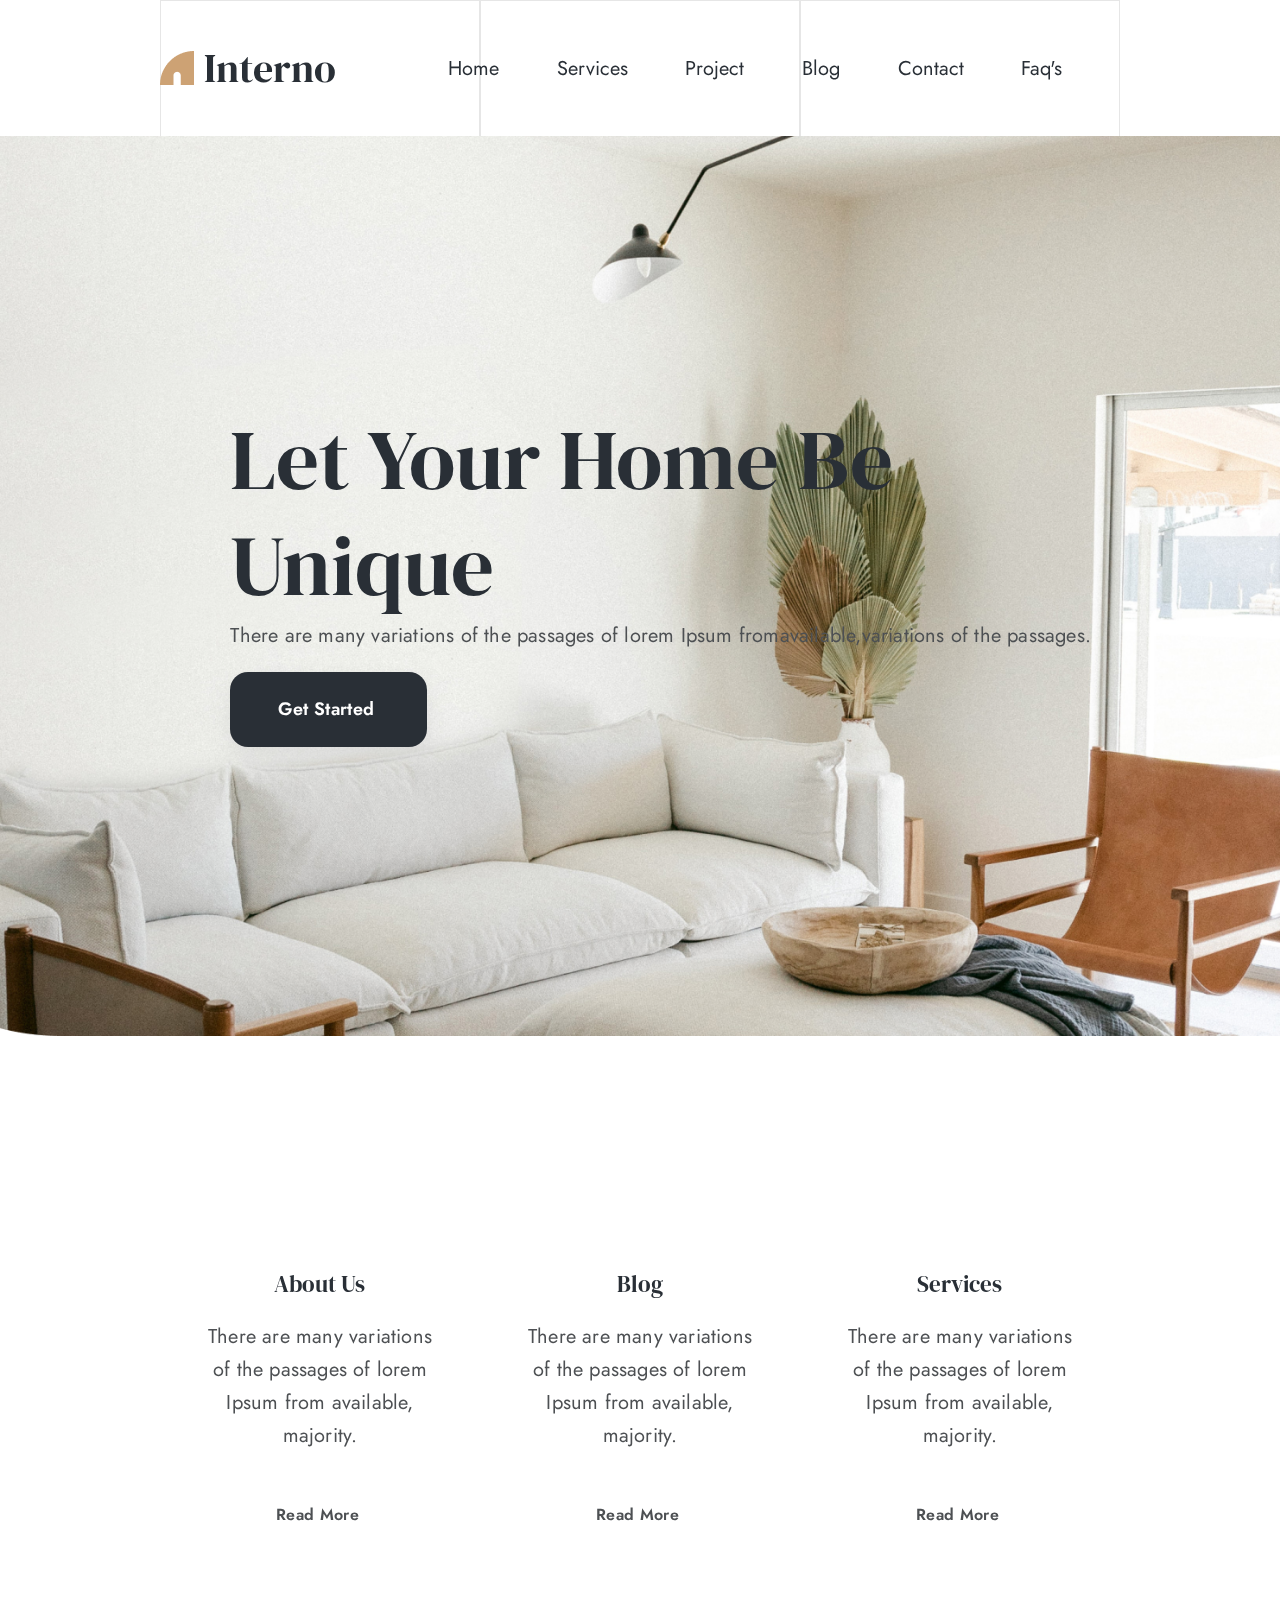
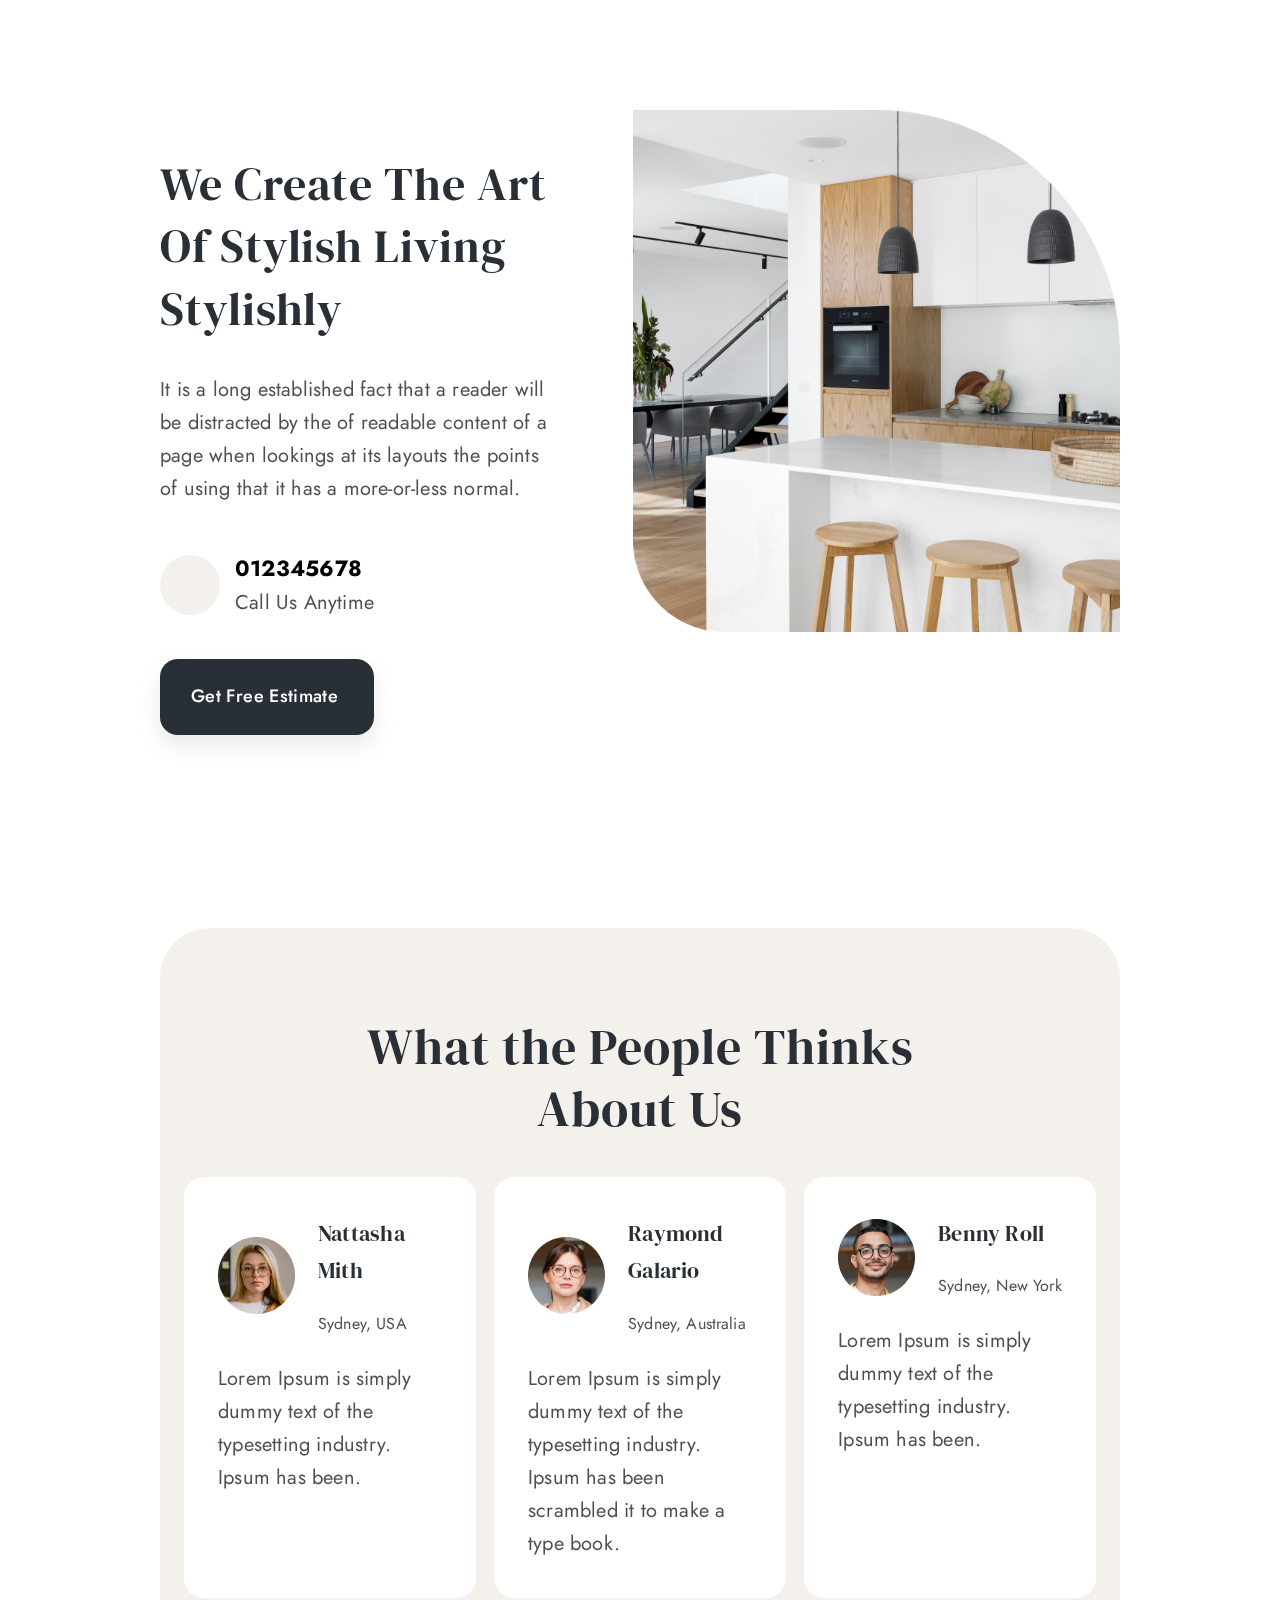
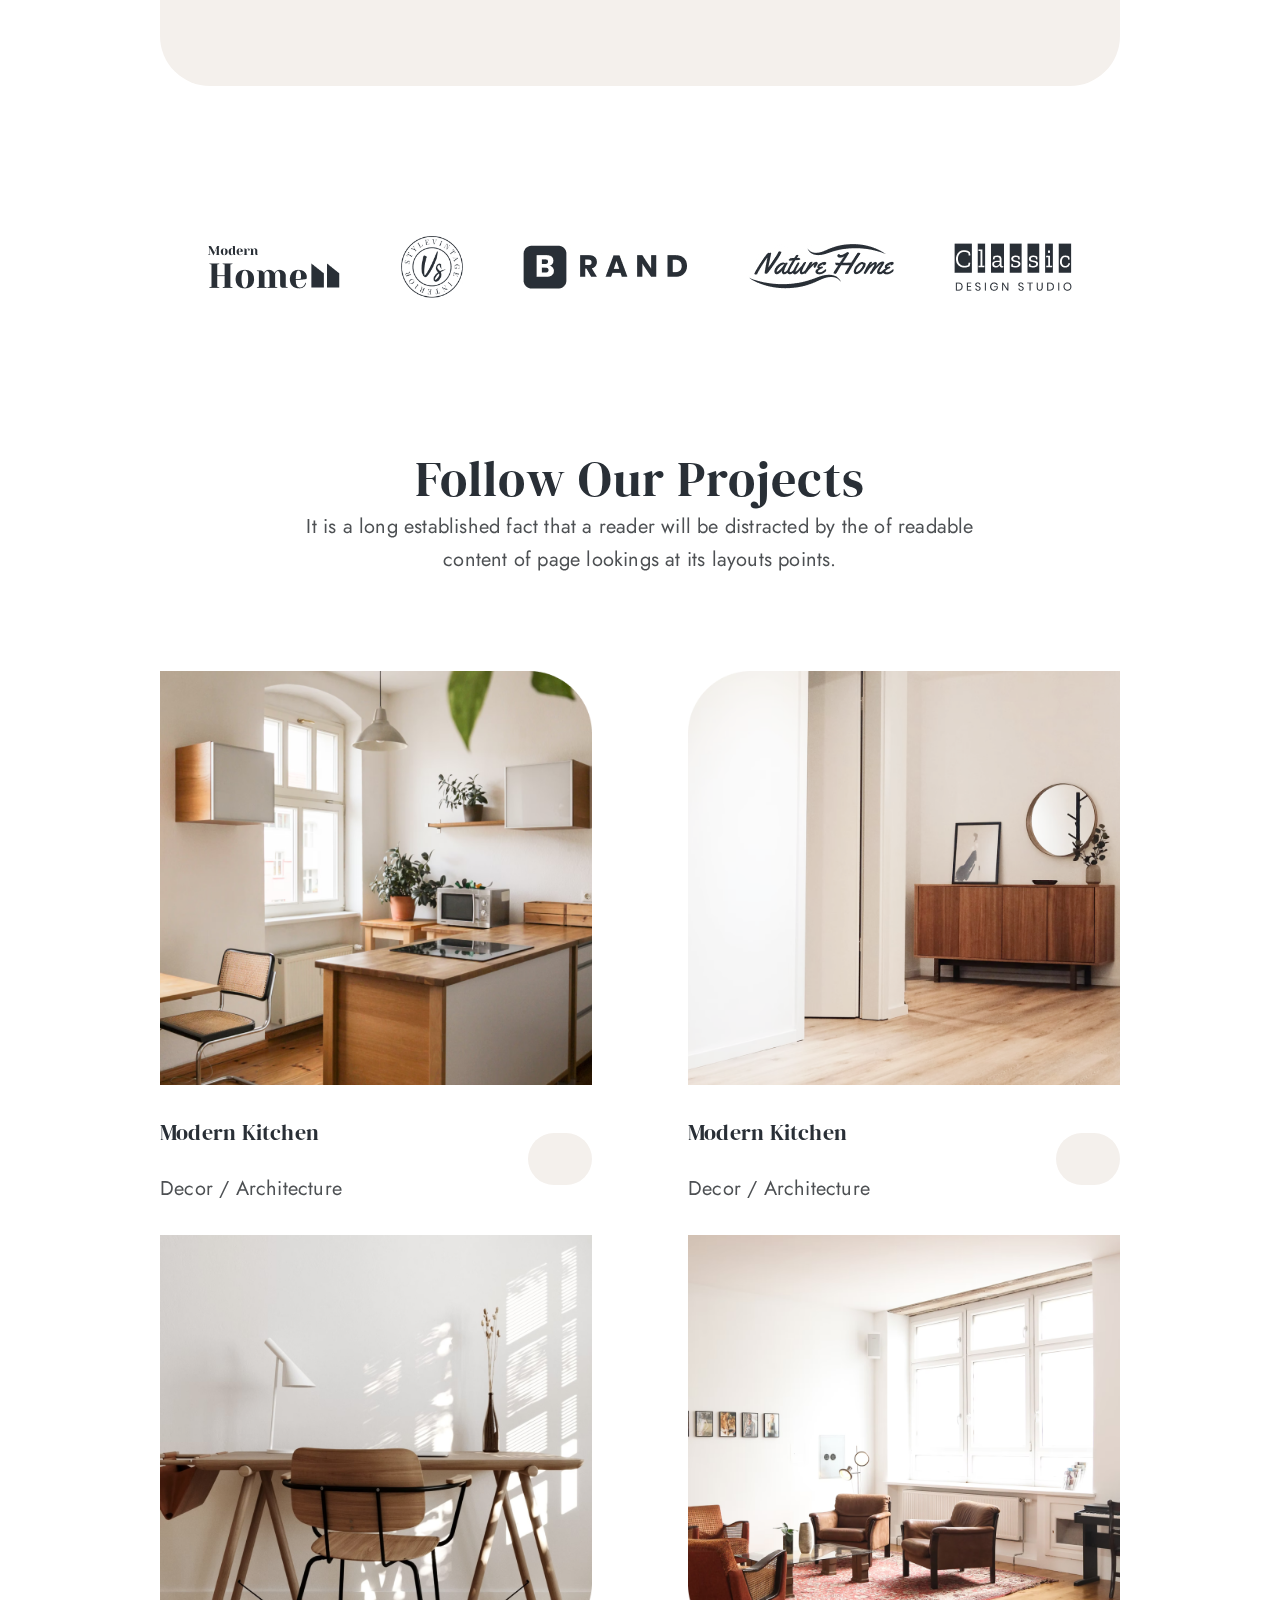
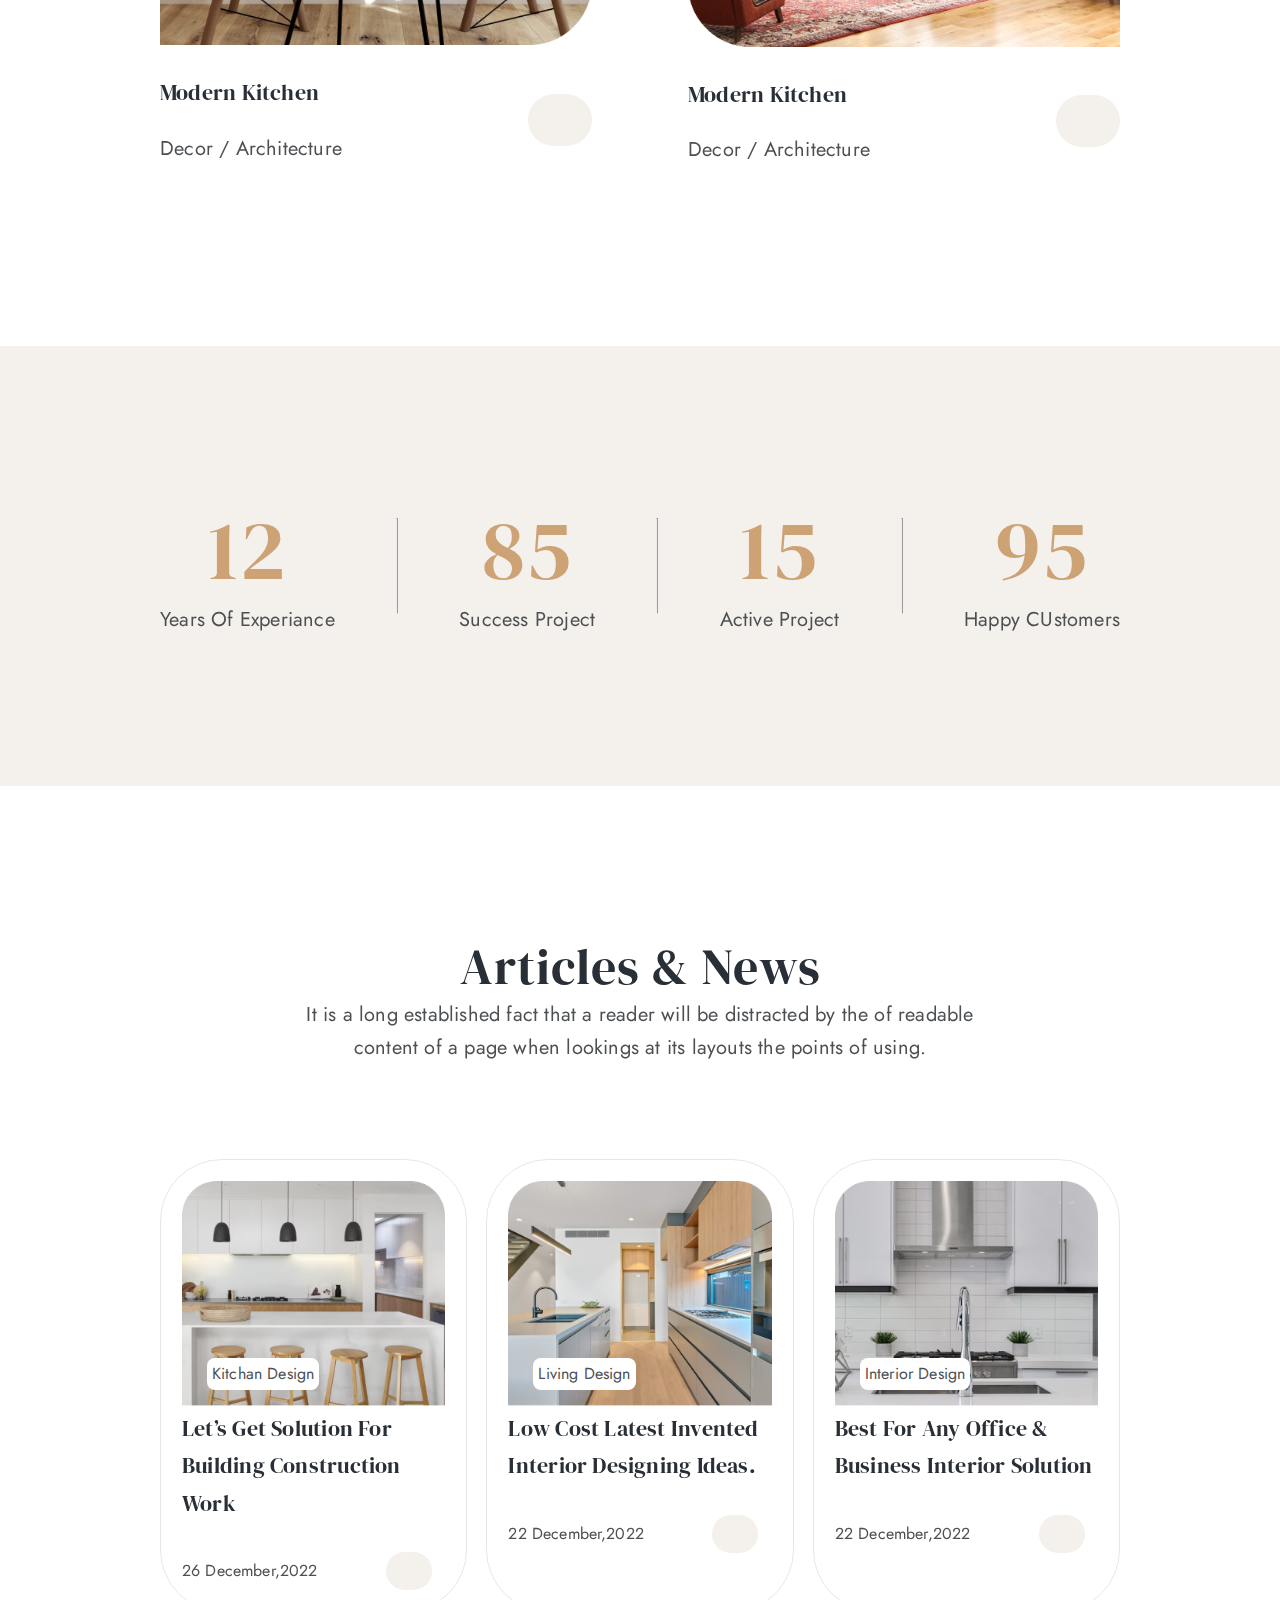
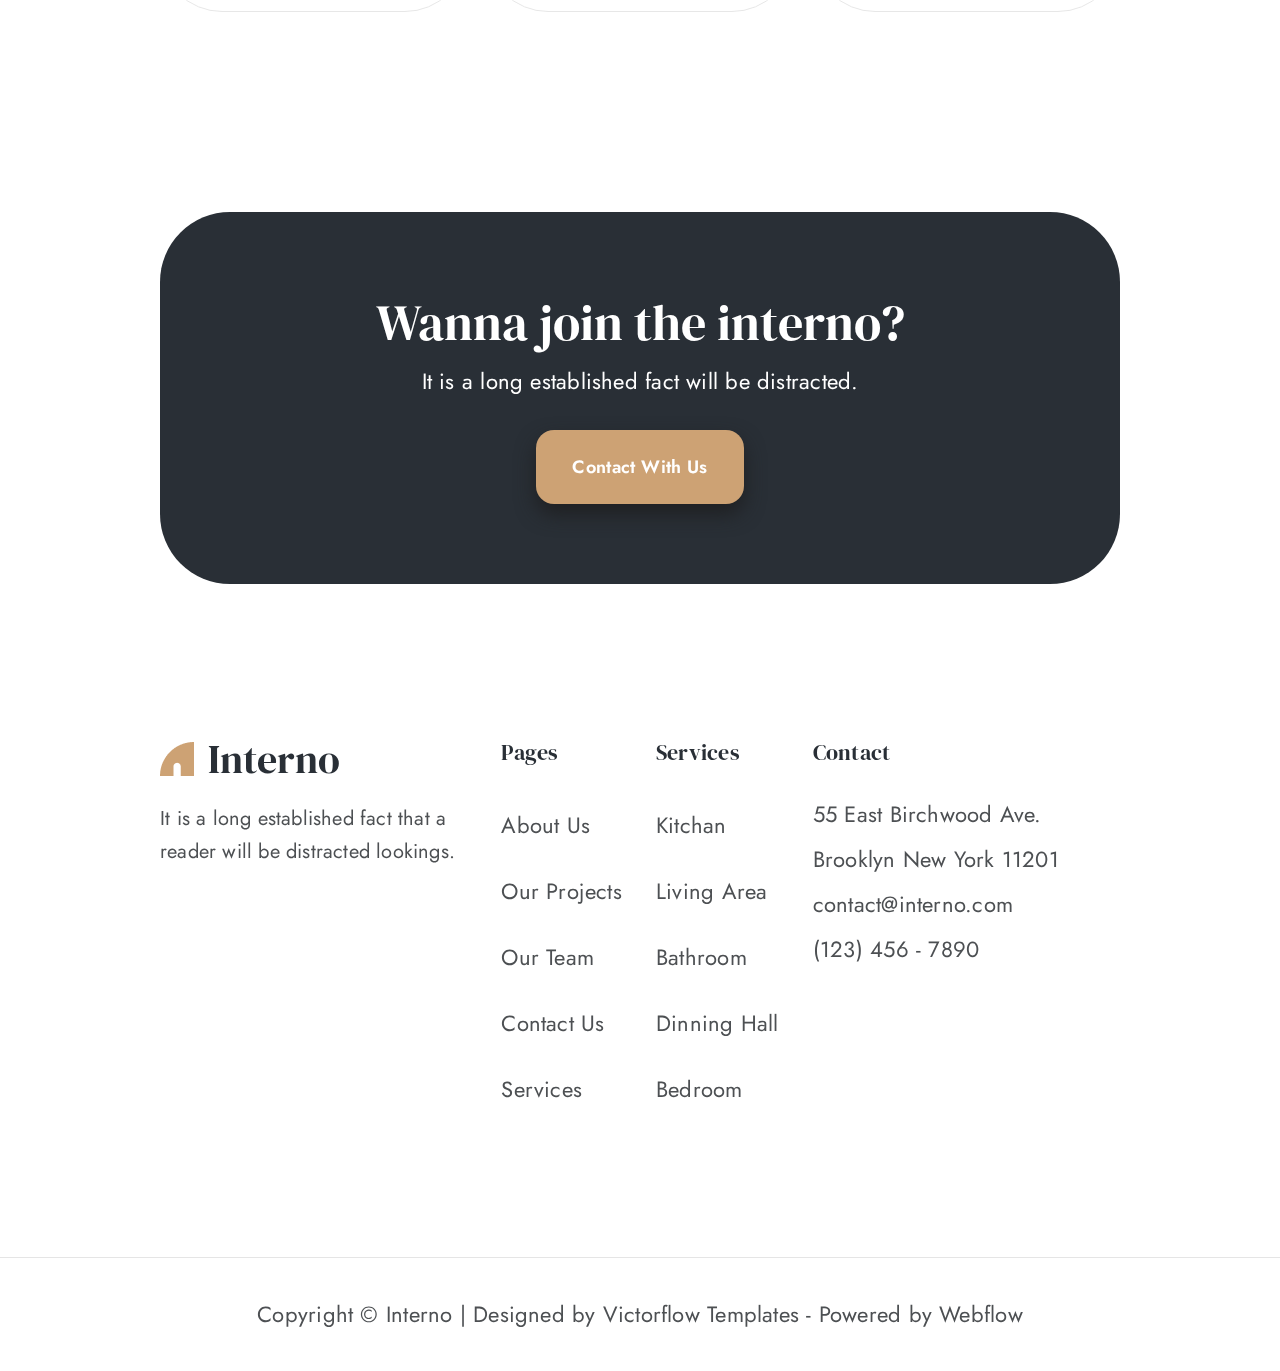
==== index.html @ 0619db0a "Add files via upload" ====
<!DOCTYPE html>
<html lang="en">
<head>
    <meta charset="UTF-8">
    <meta name="viewport" content="width=device-width, initial-scale=1.0">
    <title>Interno Home</title>
    <link rel="stylesheet" href="css/style.css">
    <!-- font aweacome -->
    <link rel="stylesheet" href="https://site-assets.fontawesome.com/releases/v6.4.2/css/all.css">
    <!-- fonts -->
    <link rel="preconnect" href="https://fonts.googleapis.com">
    <link rel="preconnect" href="https://fonts.gstatic.com" crossorigin>
    <link href="https://fonts.googleapis.com/css2?family=DM+Serif+Display&display=swap" rel="stylesheet">
    <link href="https://fonts.googleapis.com/css2?family=Jost&display=swap" rel="stylesheet">
</head>
<body>
    <div class="background">
        <div class="background_line"></div>
        <div class="background_line"></div>
        <div class="background_line"></div>
    </div>
    <nav class="menu">
        <div class="logo">
            <a href="#">
                <img src="img/Logo.png" alt="">
                <h1>Interno</h1>
            </a>
        </div>
        <ul class="nav_items">
            <li><a href="#">Home</a></li>
            <li><a href="services.html">Services</a></li>
            <li><a href="project.html">Project</a></li>
            <li><a href="blog.html">Blog</a></li>
            <li><a href="contact-us.html">Contact</a></li>
            <li><a href="faq.html">Faq's</a></li>
            <button class="search" onclick="search()"><i class="fa-regular fa-magnifying-glass"></i></button>
        </ul>
        <button class="menu_flex" onclick="menuFlex()">
            <i class="fa-regular fa-bars"></i>
        </button>
    </nav>
    <nav class="flex_menu">
        <ul class="nav_items_flex">
            <button class="close_menu" onclick="closeMenu()">
                <i class="fa-solid fa-xmark"></i>
            </button>
            <li><a href="#">Home</a></li>
            <li><a href="services.html">Services</a></li>
            <li><a href="project.html">Project</a></li>
            <li><a href="blog.html">Blog</a></li>
            <li><a href="contact-us.html">Contact</a></li>
            <li><a href="about.html">About Us</a></li>
            <li><a href="faq.html">Faq's</a></li>
        </ul>
    </nav>
    <header class="header">
        <div class="head_info">
            <h2 class="head_h2">Let Your Home Be Unique</h2>
            <p class="p1">There are many variations of the passages of lorem Ipsum fromavailable,variations of the passages.</p>
            <button class="default_btn" onclick="get_started()">
                <span>Get Started</span>
                <i class="fa_arrow_right fa-light fa-arrow-right"></i>
            </button>
        </div>
    </header>
    <main>
        <div class="container">
            <div class="projects_head_list">
                <div class="projects_head_line">
                    <div class="projects_head_card">
                        <h4 class="h4">About Us</h4>
                        <p class="p2">There are many variations of the passages of lorem Ipsum from 
                            available, majority.
                        </p>
                        <div class="read_more_div">
                            <a href="about.html">Read More <i class="fa_arrow_right fa-light fa-arrow-right"></i></a>
                        </div>
                    </div>
                    <div class="projects_head_card">
                        <h4 class="h4">Blog</h4>
                        <p class="p2">There are many variations of the passages of lorem Ipsum from 
                            available, majority.
                        </p>
                        <div class="read_more_div">
                            <a href="blog.html">Read More <i class="fa_arrow_right fa-light fa-arrow-right"></i></a>
                        </div>
                    </div>
                    <div class="projects_head_card">
                        <h4 class="h4">Services</h4>
                        <p class="p2">There are many variations of the passages of lorem Ipsum from 
                            available, majority.
                        </p>
                        <div class="read_more_div">
                            <a href="services.html">Read More <i class="fa_arrow_right fa-light fa-arrow-right"></i></a>
                        </div>
                    </div>
                </div>
            </div>
            <div class="create_stylish_contact">
                <div class="csc_info">
                    <h3 class="h3_left">
                        We Create The Art Of Stylish Living Stylishly
                    </h3>
                    <p class="p1">
                        It is a long established fact that a reader will be distracted by the of readable content of a page 
                        when lookings at its layouts the points of using 
                        that it has a more-or-less normal.
                    </p>
                    <div class="csc_call_us">
                        <div class="csc_phone">
                            <button class="coll_btn">
                                <i style="color: #CDA274; font-size: 32px;" class="fa-regular fa-phone"></i>
                            </button>
                            <div class="csc_phone_info">
                                <span>012345678</span>
                                <p class="p1">Call Us Anytime</p>
                            </div>
                        </div>
                        <button class="large_btn" onclick="getEstimate()">
                            Get Free Estimate
                            <i class="fa_arrow_right fa-light fa-arrow-right"></i>
                        </button>
                    </div>
                </div>
                <div class="scs_img">
                    <img src="img/Image1.png" alt="">
                </div>
            </div>
            <div class="people_about_us">
                <h3 class="h3_center">What the People Thinks <br>
                    About Us</h3>
                <div class="people_about_us_cards">
                    <div class="people_about_us_card">
                        <div class="people_info_glav">
                            <img src="img/profile1.png" alt="">
                            <div class="people_info">
                                <h5 class="info_h5">Nattasha Mith</h5>
                                <p class="people_info_p">Sydney, USA</p>
                            </div>
                        </div>
                        <p class="p1">Lorem Ipsum is simply dummy 
                            text of the typesetting industry. 
                            Ipsum has been.</p>
                    </div>
                    <div class="people_about_us_card">
                        <div class="people_info_glav">
                            <img src="img/profile2.png" alt="">
                            <div class="people_info">
                                <h5 class="info_h5">Raymond Galario</h5>
                                <p class="people_info_p">Sydney, Australia</p>
                            </div>
                        </div>
                        <p class="p1">Lorem Ipsum is simply dummy 
                            text of the typesetting industry. 
                            Ipsum has been scrambled it 
                            to make a type book.</p>
                    </div>
                    <div class="people_about_us_card">
                        <div class="people_info_glav">
                            <img src="img/profile3.png" alt="">
                            <div class="people_info">
                                <h5 class="info_h5">Benny Roll</h5>
                                <p class="people_info_p">Sydney, New York</p>
                            </div>
                        </div>
                        <p class="p1">Lorem Ipsum is simply dummy 
                            text of the typesetting industry. 
                            Ipsum has been.</p>
                    </div>
                </div>
            </div>
            <div class="ad_logos">
                <img src="img/01.png" alt="">
                <img src="img/02.jpg" alt="">
                <img src="img/03.jpg" alt="">
                <img src="img/04.jpg" alt="">
                <img src="img/05.jpg" alt="">
            </div>
            <div class="follow_our_projects">
                <div class="head_txt">
                    <h3 class="h3_center">Follow Our Projects</h3>
                    <p class="p2">It is a long established fact 
                        that a reader will be distracted by 
                        the of readable content of page 
                        lookings at its layouts  points.</p>
                </div>
                <div class="follow_our_projects_main">
                    <div class="follow_our_projects_card">
                        <img src="img/card1.png" alt="">
                        <div class="follow_our_projects_card_bootm">
                            <div>
                                <h5 class="info_h5">Modern Kitchen</h5>
                                <p class="p1">Decor / Architecture</p>
                            </div>
                            <button class="more_btn" onclick="bedroomBtn()">
                                <i class="fa-solid fa-chevron-right"></i>
                            </button>
                        </div>
                    </div>
                    <div class="follow_our_projects_card">
                        <img src="img/card2.png" alt="">
                        <div class="follow_our_projects_card_bootm">
                            <div>
                                <h5 class="info_h5">Modern Kitchen</h5>
                                <p class="p1">Decor / Architecture</p>
                            </div>
                            <button class="more_btn" onclick="bedroomBtn()">
                                <i class="fa-solid fa-chevron-right"></i>
                            </button>
                        </div>
                    </div>
                    <div class="follow_our_projects_card">
                        <img src="img/card3.png" alt="">
                        <div class="follow_our_projects_card_bootm">
                            <div>
                                <h5 class="info_h5">Modern Kitchen</h5>
                                <p class="p1">Decor / Architecture</p>
                            </div>
                            <button class="more_btn" onclick="bedroomBtn()">
                                <i class="fa-solid fa-chevron-right"></i>
                            </button>
                        </div>
                    </div>
                    <div class="follow_our_projects_card">
                        <img src="img/card4.png" alt="">
                        <div class="follow_our_projects_card_bootm">
                            <div>
                                <h5 class="info_h5">Modern Kitchen</h5>
                                <p class="p1">Decor / Architecture</p>
                            </div>
                            <button class="more_btn" onclick="bedroomBtn()">
                                <i class="fa-solid fa-chevron-right"></i>
                            </button>
                        </div>
                    </div>
                </div>
            </div>
        </div>
        <div class="our_projects">
            <div class="our_projects_info">
                <div class="our_projects_info_section">
                    <h4 class="gold_h4">12</h4>
                    <p class="p2">Years Of Experiance</p>
                </div>
                <hr>
                <div class="our_projects_info_section">
                    <h4 class="gold_h4">85</h4>
                    <p class="p2">Success Project</p>
                </div>
                <hr>
                <div class="our_projects_info_section">
                    <h4 class="gold_h4">15</h4>
                    <p class="p2">Active Project</p>
                </div>
                <hr>
                <div class="our_projects_info_section">
                    <h4 class="gold_h4">95</h4>
                    <p class="p2">Happy CUstomers</p>
                </div>
            </div>
        </div>
            <div class="container">
                <div class="articles_news">
                    <div class="head_txt">
                        <h3 class="h3_center">Articles & News</h3>
                        <p class="p2">
                            It is a long established fact that a reader will be distracted by the of readable content of a page when lookings at its layouts the points of using.
                        </p>
                    </div>
                
                    <div class="articles_news_box">
                        <div class="articles_news_card">
                            <div class="articles_news_img_card">
                                <img src="img/Photo1.png" alt="">
                                <div class="articles_news_img_info">
                                     <p class="small_p">Kitchan Design</p>
                                </div>
                            </div>
                            <div class="articles_news_info">
                                <h5 class="info_h5">
                                    Let’s Get Solution For Building Construction Work
                                </h5>
                                <div class="articles_news_bottom">
                                    <p class="small_p">26 December,2022 </p>
                                    <button class="news_btn" onclick="goToBlogDetails()">
                                        <i class="fa-solid fa-chevron-right"></i>
                                    </button>
                                </div>
                            </div>
                        </div>
                        <div class="articles_news_card">
                            <div class="articles_news_img_card">
                                <img src="img/photo2.png" alt="">
                                <div class="articles_news_img_info">
                                     <p class="small_p">Living Design</p>
                                </div>
                            </div>
                            <div class="articles_news_info">
                                <h5 class="info_h5">
                                    Low Cost Latest Invented Interior Designing Ideas.
                                </h5>
                            
                                <div class="articles_news_bottom">
                                    <p class="small_p">22 December,2022 </p>
                                    <button class="news_btn" onclick="goToBlogDetails()">
                                        <i class="fa-solid fa-chevron-right"></i>
                                    </button>
                                </div>
                            </div>
                        </div>
                        <div class="articles_news_card">
                            <div class="articles_news_img_card">
                                <img src="img/photo3.png" alt="">
                                <div class="articles_news_img_info">
                                     <p class="small_p">Interior Design</p>
                                </div>
                            </div>
                            <div class="articles_news_info">
                                <h5 class="info_h5">
                                    Best For Any Office & Business Interior Solution
                                </h5>
                                <div class="articles_news_bottom">
                                    <p class="small_p">22 December,2022 </p>
                                    <button class="news_btn" onclick="goToBlogDetails()">
                                        <i class="fa-solid fa-chevron-right"></i>
                                    </button>
                                </div>
                            </div>
                        </div>
                    </div>
                </div>
                <div class="wanna_join_interno">
                    <h3 class="white_h3">Wanna join the interno?</h3>
                    <p class="white_p">It is a long established fact  will be distracted.</p>
                    <button class="primary_btn" onclick="GoTooPricing()">
                        Contact With Us <i style="color: #292F36;" class="fa-regular fa-arrow-right"></i>
                    </button>
                </div>
            </div>
        </div>
    </main>
    <footer class="foot">
        <div class="foot_body">
            <div class="foot_section">
                <div class="foot_logo">
                    <a class="a_logo" href="#">
                        <img src="img/Logo.png" alt="">
                        <h1>Interno</h1>
                    </a>
                    <p class="p1">It is a long established fact that a reader will be distracted lookings.</p>
                    <div class="socials_foot">
                        <a href="#"><i class="fa-brands fa-facebook-f"></i></a>
                        <a href="#"><i class="fa-brands fa-twitter"></i></a>
                        <a href="#"><i class="fa-brands fa-linkedin-in"></i></a>
                        <a href="#"><i class="fa-brands fa-instagram"></i></a>
                    </div>
                </div>
            </div>
            <div class="foot_info">
                <h5 class="info_h5">Pages</h5>
                <a href="about.html">About Us</a>
                <a href="project.html">Our Projects</a>
                <a href="team.html">Our Team</a>
                <a href="contact-us.html">Contact Us</a>
                <a href="services.html">Services</a>
            </div>
            <div class="foot_info">
                <h5 class="info_h5">Services</h5>
                <a href="project.html?activeBtn=Kitchan">Kitchan</a>
                <a href="project.html?activeBtn=LivingArea">Living Area</a>
                <a href="project.html?activeBtn=Bathroom">Bathroom</a>
                <a href="project.html?activeBtn=BedRoom">Dinning Hall</a>
                <a href="project.html?activeBtn=BedRoom">Bedroom</a>
            </div>
            <div class="foot_contact">
                <h5 class="info_h5">Contact</h5>
                <a href="#">55 East Birchwood Ave. Brooklyn New York 11201</a>
                <a href="#">contact@interno.com</a>
                <a href="#">(123) 456 - 7890</a>
            </div>
        </div>
    </footer>
    <div class="foot_bottom">
        <a class="a_foot" href="#">Copyright © Interno | Designed by Victorflow Templates - Powered by Webflow</a>
    </div>
    
    <script src="js/script.js"></script>
</body>
</html>
---- css/style.css ----
*{
    padding: 0;
    margin: 0;
    box-sizing: border-box;
}
html, body {
    margin: 0 auto;
    padding: 0;
    height: 100%;
    max-width: 1920px;
}
.background {
    position: fixed;
    top: 0;
    left: 50%;
    width: 65%;
    transform: translateX(-50%);
    height: 100%;
    z-index: -1;
    background-color: #FFFFFF;
    overflow: hidden;
    max-width: 1250px;
}

.background_line {
    width: calc(100% / 3);
    height: 100%;
    float: left;
    box-sizing: border-box;
    border: 1px solid #E6E6E6;
}

.background::after {
    content: "";
    display: table;
    clear: both;
}



h1,h2,h3,h4,h5,h6{
    font-family: DM Serif Display;
    font-weight: 400;
    color: #292F36;
}
a{
    position: relative;
    text-decoration: none;
}
a, p{
    font-family: jost;
}
p{
    color: #4D5053;
}
.mt200{
    margin-top: 200px;
}
.mb200{
    margin-bottom: 200px;
}
button{
    border-style: none;
    font-family: Jost;
    transition: .5s;
}
button:hover{
    cursor: pointer;
    opacity: .8;
}
.menu{
    width: 65%;
    margin: 0 auto;
    display: flex;
    align-items: center;
    justify-content: space-between;
    padding: 43px 0;
}
.menu a{
    text-decoration: none;
    color: #292F36;
}
.menu li{
    list-style: none;
}
.nav_items{
    display: flex;
    align-items: center;
    justify-content: space-between;
}
.flex_menu {
    display: none;
    position: fixed;
    width: 100%;
    top: -100%;
    right: 0;
    z-index: 1;
    background-color: white;
    box-shadow: 0px 4px 10px rgba(0, 0, 0, 0.1); 
    transition: top 0.5s cubic-bezier(0.25, 1, 0.5, 1);
}

.flex_menu.open {
    top: 0;
}


.nav_items_flex {
    height: 100vh;
    padding: 50px 28px;
    display: flex;
    flex-direction: column;
    align-items: center;
    background: #1F2022;
}

.nav_items_flex a {
    position: relative;
    font-family: Jost;
    font-size: 45px;
    line-height:50x;
    text-align: center;
    transition: color 0.3s ease;
    letter-spacing: 0.2em;
    color: #FFF7EF;
}
.close_menu{
    background: unset;
    color: #CDA274;
    font-size: 28px;
    position: absolute;
    right: 5%;
    top: 2%;
}
a::before {
    content: '';
    position: absolute;
    bottom: 0;
    left: 0;
    width: 0;
    height: 2px;
    background-color: #CDA274;
    transition: width 0.3s ease;
}

a:hover::before {
    width: 100%;
}
.menu_flex{
    background: unset;
    color: #CDA274;
    font-size: 28px;
    display: none;
}
.nav_items_flex li{
    list-style: none;
}
.logo{
    display: flex;
    align-items: center;
    justify-content: space-between;
}
h1{
    font-family: DM Serif Display;
    font-size: 40px;
    font-weight: 400;
    line-height: 50px;
    text-align: left;
}
.logo{
    box-sizing: border-box;
}
.logo a{
    display: flex;
    justify-content: space-between;
    align-items: center;
    font-size: 22px;
    font-weight: 400;
    line-height: 50px;
    text-align: left;
}
.logo a::after{
     background-color: unset;
}
.logo a::before{
    background-color: unset;
}
.logo img{
    width: 34px;
    height: 34px;
    margin-right: 10px;

}
.nav_items{
    width: 50%;
}
.nav_items a {
    position: relative;
    font-family: Jost;
    font-size: 20px;
    line-height: 25px;
    text-align: center;
    transition: color 0.3s ease;
}

.nav_items a::before {
    content: '';
    position: absolute;
    bottom: 0;
    left: 0;
    width: 0;
    height: 2px;
    background-color: #CDA274;
    transition: width 0.3s ease;
}

.nav_items a:hover::before {
    width: 100%;
}

.search{
    background: unset;
    border: none;
    color: #141414;
    font-size: 21px;
}
.header{
    position: relative;
    background-image: url('../img/background.png');
    background-repeat: no-repeat;
    background-position: center;
    background-size: cover;
    height: 100%;
}
.head_h2{
    font-size: 85px;
    line-height: 106.25px;
    color: #292F36;
}
.head_info{
    width: 600px;
    position: absolute;
    left: 18%;
    top: 30%;
}
.p1{
    font-size: 22px;
    font-weight: 400;
    line-height: 33px;
    letter-spacing: 0.01em;
    text-align: left;
    color: #4D5053;
}
.default_btn{
    padding: 26px 48px;
    border: none;
    background: #292F36;
    box-shadow: 0px 10px 20px 0px #C0C0C059;
    gap: 10px;
    border-radius: 18px;
    margin-top: 20px;
    transition: .5s;
}
.default_btn:hover{
    opacity: .9;
}
.default_btn span{
    font-size: 18px;
    font-weight: 600;
    line-height: 22.5px;
    letter-spacing: 0.02em;
    text-align: center;
    color: #FFFFFF;
}
.fa_arrow_right{
    font-size: 16px;
    color: #CDA274;
    margin-left: 10px;
}
.main{
    width: 65%;
    margin: 0 auto;
}
.projects_head_list{
    width: 100%;
    display: flex;
    justify-content: space-between;
    align-items: center;
    flex-direction: column;
    margin-bottom: 200px;
}
.projects_head_line{
    width: 100%;
    display: flex;
    justify-content: space-between;
    align-items: center;
}
.projects_head_line:not(:last-child){
    margin-bottom: 90px;
}
.projects_head_card {
    padding: 83px 15px;
    border-radius: 20px;
    width: 28%;
    margin: 0 auto;
    position: relative;
    overflow: hidden;
    background: #FFFFFF;
    transition: .5s;
}
.projects_head_card:hover{
    background: #F4F0EC;
    cursor: pointer;
}
.h4 {
    font-family: DM Serif Display;
    font-size: 25px;
    font-weight: 400;
    line-height: 31.25px;
    text-align: center;
    margin-bottom: 20px;
}

.p2 {
    font-size: 22px;
    font-weight: 400;
    line-height: 33px;
    letter-spacing: 0.01em;
    text-align: center;
}

.read_more_div {
    margin-top: 52px;
    display: flex;
    justify-content: center;
    align-items: center;
}

.read_more_div a {
    position: relative;
    font-size: 18px;
    font-weight: 600;
    line-height: 22.5px;
    letter-spacing: 0.02em;
    text-align: center;
    color: #4D5053;
    text-decoration: none;
    display: inline-flex;
    align-items: center;
}




.fa_arrow_right {
    margin-left: 5px;
}
.create_stylish_contact{
    display: flex;
    align-items: flex-start;
    margin-bottom: 200px;
}
.csc_info{
    width: 45%;
    padding: 43px 0px;
    margin-right: 75px;
}
.h3_left{
    font-family: DM Serif Display;
    font-size: 50px;
    font-weight: 400;
    line-height: 62.5px;
    letter-spacing: 0.02em;
    margin-bottom: 33px;
}
.csc_call_us{
    margin-top: 45px;
    width: 60%;
}
.csc_phone{
    display: flex;
    align-items: center;
    margin-bottom: 40px;
}
.large_btn{
    padding: 26px 31px;
    gap: 10px;
    border-radius: 18px;
    background: #292F36;
    box-shadow: 0px 10px 20px 0px #C0C0C059;

    font-family: Jost;
    font-size: 18px;
    font-weight: 500;
    line-height: 22.5px;
    letter-spacing: 0.02em;
    text-align: center;
    color: #FFFFFF;
}

.large_btn i{
    font-size: 15px;
}

.coll_btn{
    background: #F4F0EC;
    padding: 30px;
    border-radius: 50px;
}
.csc_phone_info{
    display: flex;
    flex-direction: column;
    margin-left: 15px;
}
.csc_phone_info span{
    font-family: Jost;
    font-size: 24px;
    font-weight: 700;
    line-height: 36px;
    letter-spacing: 0.01em;
    text-align: left;
}
.scs_img{
    width: 55%;
}
.scs_img img{
    width: 100%;
}
.people_about_us{
    padding: 88px 0;
    border-radius: 50px;
    background-color: #F4F0EC;
}
.h3_center{
    font-family: DM Serif Display;
    font-size: 50px;
    font-weight: 400;
    line-height: 62.5px;
    letter-spacing: 0.02em;
    text-align: center;
}
.people_about_us_card {
    border-radius: 20px;
    width: 32%;
    background: #FFFFFF;
    padding: 53px 37px;
    padding-bottom: 20px;
    overflow: hidden;
    padding-bottom: 85px;
}
.people_about_us_cards {
    display: flex;
    align-items: stretch;
    justify-content: space-between;
    width: 95%;
    margin: 0 auto;
    margin-top: 36px !important;
}


.people_info_glav {
    width: 100%;
    display: flex;
    align-items: center;
    margin-bottom: 25px;
}

.people_info_glav img {
    margin-right: 23px;
}

.people_info {
    box-sizing: border-box;
}

.info_h5 {
    font-size: 24px;
    font-weight: 400;
    line-height: 37.5px;
    letter-spacing: 0.01em;
    text-align: left;
    margin-bottom: 20px;
}

.people_info_p {
    font-family: Jost;
    font-size: 18px;
    font-weight: 400;
    line-height: 27px;
    letter-spacing: 0.01em;
    text-align: left;
}

.ad_logos{
    width: 90%;
    margin: 0 auto;
    display: flex;
    justify-content: space-between;
    align-items: center;
    margin-top: 150px;
    margin-bottom: 150px;
}
.ad_logos img{
    max-width: 100%;
    max-height: 62px;
}
.ad_logos img:not(:last-child) {
    margin-right: 10px;
}
.head_txt{
    width: 75%;
    margin: 0 auto;
    margin-bottom: 95px;
}
.follow_our_projects_main {
    margin-bottom: 150px;
    display: flex;
    flex-wrap: wrap;
    justify-content: space-between;
}

.follow_our_projects_card {
    flex: 0 0 45%;
    margin-bottom: 30px;
    width: 100%;
}

.follow_our_projects_card:nth-child(even) {
    margin-left: auto;
}

.follow_our_projects_card img {
    width: 100%;
}

.follow_our_projects_card_bootm {
    margin-top: 25px;
    width: 100%;
    display: flex;
    justify-content: space-between;
    align-items: center;
}

.more_btn {
    border-radius: 50px;
    padding: 26px 32px;
    background: #F4F0EC;
}

.more_btn i {
    font-size: 18px;
    transition: .5s;
}

.more_btn:hover {
    transform: scale(1.05);
}
.more_btn:hover i{
    color: #CDA274;
}
.our_projects{
    width: 100%;
    background: #F4F0EC;
}
.our_projects_info{
    width: 60%;
    display: flex;
    align-items: center;
    justify-content: space-between;
    margin: 0 auto;
    padding: 150px 0px;

}
.our_projects_info_section{
    display: flex;
    justify-content: space-between;
    align-items: center;
    flex-direction: column;
}
.gold_h4{
    font-family: DM Serif Display;
    font-size: 85px;
    font-weight: 400;
    line-height: 106.25px;
    letter-spacing: 0.02em;
    text-align: left;
    color: #CDA274;
}
.our_projects_info hr {
    transform: rotate(90deg);
    height: 1px;
    width: 10%;
    margin: 0;
    background: #CDA274;
}
.articles_news{
    box-sizing: border-box;
    margin-bottom: 200px;
}
.articles_news_box{
    width: 100%;
    display: flex;
    justify-content: space-between;
    align-items: stretch;
}
.articles_news_card{
    width: 32%;
    border: 1px solid #E7E7E7;
    padding: 21px;
    border-radius: 62px;
    gap: 10px;
    transition: .5s;
    background: #FFFFFF;
}
.articles_news_img_card{
    position: relative;
}
.articles_news_img_info{
    position: absolute;
    left: 25px;
    bottom: 20px;
    border-radius: 8px;
    padding: 4px 5px;
}
.articles_news_card:hover{
    background: #F4F0EC;
    cursor: pointer;
}
.articles_news_card:hover .news_btn{
    background: #FFFFFF;
}
.articles_news_card img{
    width: 100%;
}
.articles_news_img_info{
    background: #FFFFFF;
    position: absolute;
}
.foot_main{
    margin: 0 auto;
    margin-top: 200px;
    margin-bottom: 200px;
}
.articles_news_info{
    width: 100%;
}
.articles_news_bottom{
    width: 95%;
    margin-top: 30px;
    display: flex;
    justify-content: space-between;
    align-items: center;
}
.small_p{
    font-family: Jost;
    font-size: 16px;
    font-weight: 400;
    line-height: 24px;
    letter-spacing: 0.01em;
    text-align: left;

}
.news_btn{
    padding: 19px 23px;
    border-radius: 50px;
    background: #F4F0EC;
}
.news_btn:hover{
    transform: scale(1.1);
}
.news_btn:hover i{
    color: #CDA274;
}
.wanna_join_interno{
    max-width: 100%;
    border-radius: 70px;
    background: #292F36;
    padding: 80px 0;
    display: flex;
    flex-direction: column;
    align-items: center;
    margin-bottom: 135px;
}
.white_h3{
    font-family: DM Serif Display;
    font-size: 50px;
    font-weight: 400;
    line-height: 62.5px;
    text-align: center;
    color: #FFFFFF;
    margin-bottom: 10px;
}
.white_p{
    font-size: 22px;
    font-weight: 400;
    line-height: 33px;
    letter-spacing: 0.01em;
    text-align: center;
    color: #FFFFFF;
}
.primary_btn{
    margin-top: 32px;
    border-radius: 18px;
    padding: 26px 36px;
    background: #CDA274;
    box-shadow: 0px 10px 20px 0px #1F2022;
}
.primary_btn{
    font-family: Jost;
    font-size: 18px;
    font-weight: 600;
    line-height: 22.5px;
    letter-spacing: 0.02em;
    text-align: center;
    color: #FFFFFF;
}
.foot{
    width: 65%;
    margin: 0 auto;
    margin-bottom: 135px;
}
.foot_body{
    display: flex;
    justify-content: space-between;
    align-items: flex-start;
}
.a_logo{
    width: 180px;
    display: flex;
    justify-content: space-between;
    align-items: center;
    font-size: 22px;
    font-weight: 400;
    line-height: 50px;
    text-align: left;
    margin-bottom: 18px;
}
.foot_section{
    width: 32%;
}
.foot_logo{
    box-sizing: border-box;
    display: flex;
    justify-content: space-between;
    flex-direction: column;
}
.foot_bottom{
    border-top: 1px solid #E5E5E5;
    text-align: center;
    padding: 40px 0;
}
.a_foot{
    font-family: Jost;
    font-size: 22px;
    font-weight: 400;
    line-height: 33px;
    letter-spacing: 0.01em;
    color: #4D5053;
}
.socials_foot{
    margin-top: 30px;
    max-width: 230px;
    display: flex;
    justify-content: space-between;
    align-items: center;
}
.socials_foot a{
    color: #292F36;
    font-size: 18px;
}
.foot_info {
    display: flex;
    flex-direction: column;
    align-items: flex-start;
}

.foot_info a {
    position: relative;
    font-size: 22px;
    font-weight: 400;
    line-height: 66px;
    letter-spacing: 0.01em;
    text-align: left;
    color: #4D5053;
    text-decoration: none;
    transition: color 0.3s;
}



.foot_info a:hover {
    color: #000000;
}
.foot_contact{
    width: 32%;
    display: flex;
    flex-direction: column;
    align-items: flex-start;
}
.foot_contact a{
    font-size: 22px;
    font-weight: 400;
    line-height: 45px;
    letter-spacing: 0.01em;
    text-align: left;
    color: #4D5053;
    transition: .5s;
}
.foot_contact a:hover{
    color: #000000;
}
.card_info_img{
    width: 50%;
    border-radius: 50px;
}
.card_info_img img{
    width: 100%;
    border-radius: 50px;

}
.header_pages{
    height: 34vh;
    background-size: cover;
    background-position: center;
    background-repeat: no-repeat;
    position: relative;
}
.header_pages_block{
    position: absolute;
    min-width: 500px;
    bottom: 0px;
    left: 50%;
    right: 50%;
    transform: translate(-50%, 0);
    background: #FFFFFF;
    padding: 52px 41px;
    border-top-left-radius: 37px;
    border-top-right-radius: 37px;
}
.h2_center{
    font-family: DM Serif Display;
    font-size: 50px;
    font-weight: 400;
    line-height: 62.5px;
    text-align: left;
    color: #292F36;
    text-align: center;
}
main{
    box-sizing: border-box;
}
.container{
    width: 65%;
    margin: 200px auto;
}
.mb200{
    margin-bottom: 200px;
}
.interior{
    width: 75%;
    margin: 0 auto;
    position: relative;
    margin-bottom: 50px;
}
.interionr_info{
    position: absolute;
    top: 50%;
    left: 50%;
    transform: translate(-50%, -50%);
    padding: 62px;
    width: 77%;
}
.interior img{
    width: 100%;
}
.interionr_info h4{
    font-family: DM Serif Display;
    font-size: 85px;
    font-style: italic;
    font-weight: 400;
    line-height: 0px;
    letter-spacing: 0.02em;
    text-align: center;
    color: #292F36;
    margin-bottom: 27px;
}
.h3_italic{
    font-family: DM Serif Display;
    font-size: 35px;
    font-style: italic;
    font-weight: 400;
    line-height: 43.75px;
    letter-spacing: 0.02em;
    text-align: center;
    margin-bottom: 35px;
}
.grey_p{
    font-family: Jost;
    font-size: 25px;
    font-weight: 400;
    line-height: 37.5px;
    letter-spacing: 0.01em;
    text-align: center;
    color: #4D5053;
}
.card_box{
    display: flex;
    justify-content: space-between;
    align-items: flex-start;
    margin-top: 150px;
    margin-bottom: 150px;
}
.card_info_box{
    width: 40%;
}

.card_info_box p{
    margin-bottom: 41px;
}
.card_h3{
    font-size: 50px;
    font-weight: 400;
    line-height: 62.5px;
    letter-spacing: 0.02em;
    text-align: left;
    margin-bottom: 20px;
}
.main_about_us{
    background: #F4F0EC;
}
.main_about_us_box{
    padding: 185px 0;
    width: 65%;
    margin: 0 auto;
}
.main_asbout_us_cards{
    margin-top: 40px;
    display: flex;
    justify-content: space-between;
    align-items: stretch;
}
.main_asbout_us_card{
    width: 25%;
    transition: .5s;
}
.main_asbout_us_card:not(:last-child){
    margin-right: 22px;
}
.main_asbout_us_card:hover{
    transform: scale(1.025);
    cursor: pointer;
}
.main_asbout_us_card img{
    width: 100%;
    border-radius: 20px;
}
.main_asbout_us_card_info {
    width: 100%;
    height: 100%;
    display: none;
    flex-direction: column;
    align-items: center;
    justify-content: space-between;
    background: #FFFFFF;
    padding: 20% 0;
    border-radius: 20px;
    text-align: center;
    box-sizing: border-box;
}
.main_asbout_us_card_info hr{
    margin: 10px 0;
}

.small_h4{
    font-family: DM Serif Display;
    font-size: 25px;
    font-weight: 400;
    line-height: 37.5px;
    letter-spacing: 0.01em;
    text-align: center;
    color: #292F36;
    margin-bottom: 10px;
}
.p3{
    font-family: Jost;
    font-size: 18px;
    font-weight: 400;
    line-height: 27px;
    letter-spacing: 0.01em;
    text-align: center;
    color: #4D5053;
}
.about_us_card_socials {
    display: flex;
    justify-content: space-between;
    align-items: center;
    width: 75%;
}
.about_us_card_socials i{
    position: relative;
    font-size: 24px;
    color: #292F36;
    transition: .5s;
}
.about_us_card_socials i:hover{
    transform: scale(1.1);
}
.about_us_card_socials a{
    position: relative;
}
.about_us_card_socials a::before{
    width: 0%;
}

.a_card{
    font-size: 18px;
    font-weight: 400;
    line-height: 27px;
    letter-spacing: 0.01em;
    color: #4D5053;
}
.a_card{
    position: relative;
}
.project_form{
    width: 45%;
    margin: 215px auto;
    display: flex;
    flex-direction: column;
    align-items: center;
}
.form_project{
    width: 100%;
    margin: 77px 0;
    margin-bottom: 77px;
}
.form_project label{
    font-family: Jost;
    font-size: 22px;
    font-weight: 400;
    line-height: 33px;
    letter-spacing: 0.01em;
    text-align: left;
    color: #4D5053;
}
.form_group{
    width: 100%;
    display: flex;
    justify-content: space-between;
    align-items: center;
    margin-bottom: 57px;
}
.form_group input{
    width: 45%;
}
.form_project input{
    border-style: none;
    border-bottom: 1px solid #000000;
    font-family: Jost;
    font-size: 22px;
    font-weight: 400;
    line-height: 33px;
    letter-spacing: 0.01em;
    text-align: left;
    padding-bottom: 13px;
    background: unset;
}
.form_project input:focus-visible{
    outline: none;
}
.form_txt_info{
    width: 100%;
    display: flex;
    flex-direction: column;
    align-items: flex-start;
}
.form_txt_info input{
    width: 100%;
    margin-top: 50px;
}

/* services */
.beige{
    background: #F4F0EC;
    border-radius: 70px;
}
.beige_main{
    width: 90%;
    margin: 0 auto;
    padding: 160px 0;
    margin-bottom: 200px;
}
.beige_head{
    width: 90%;
    margin: 0 auto;
    margin-bottom: 100px;
}
.beige_body{
    display: flex;
    justify-content: space-between;
    align-items: center;
}
.beige_body:not(:last-child){
    margin-bottom: 70px;
}
.beige_body_img{
    width: 40%;
}
.beige_body_img img{
    max-width: 100%;
    border-radius: 0px 123px 123px 326px;
}
.beige_body_box{
    box-sizing: border-box;
    width: 50%;
}
.beige_body_box_head{
    display: flex;
    justify-content: space-between;
    align-items: center;
    margin-bottom: 58px;
}
.beige_body_box_head img{
    max-width: 100%;
}
.beige_h5{
    font-size: 120px;
    font-weight: 400;
    line-height: 150px;
    text-align: center;
    color: #FFFFFF;
}
.beige_block{
    box-sizing: border-box;
}
.h4_beige{
    font-family: DM Serif Display;
    font-size: 35px;
    font-weight: 400;
    line-height: 43.75px;
    color: #292F36;
    text-align-last: left;
    margin-bottom: 10px;
}
.services_single_box{
    display: flex;
    justify-content: space-between;
    align-items: flex-start;
}
.services_single_title{
    width: 40%;
}
.gold_span{
    font-family: Jost;
    font-size: 25px;
    font-weight: 400;
    line-height: 37.5px;
    letter-spacing: 0.01em;
    text-align: left;
    color: #CDA274;
}
.services_single_info{
    max-width: 57%;
}
.services_single_info p:not(:last-child){
    margin-bottom: 28px;
}
.single_video {
    width: 100%;
    position: relative;
    border-radius: 70px;
    overflow: hidden;
    border-radius: 100px;
}

.single_video video {
    max-width: 100%;
    display: block;
    border-radius: 100px;
}

.play_video_btn {
    position: absolute;
    top: 50%;
    left: 50%;
    transform: translate(-50%, -50%);
    padding: 30px 40px;
    background-color: #FFFFFF;
    border-radius: 50%;
    font-size: 25px;
    color: #CDA274;
    opacity: 1;
    z-index: 1;
    transition: opacity 0.3s ease;
    border: none;
    cursor: pointer;
}
.video-js::-webkit-media-controls-play-button {
    display: none;
}
.video-js::-webkit-media-controls-start-playback-button {
    display: none;
}
.single_title_flex{
    width: 95%;
    display: flex;
    justify-content: space-evenly;
    align-items: center;
    margin: 150px auto;
}
.single_title_flex hr{
    width: 250px;
    border: 1px solid #CECECE;
    transform: rotate(90deg);
    transform-origin: center center;
}
.single_title_box{
    width: 45%;
}
.single_title_div{
    display: flex;
    justify-content: space-between;
    align-items: flex-start;
    flex-direction: column;
}
.single_title_div span{
    font-family: DM Serif Display;
    font-size: 20px;
    font-weight: 400;
    line-height: 25px;
    letter-spacing: 0.02em;
    text-align: left;
    color: #CDA274;
    margin-right: 15px;
}
.pricing{
    width: 100%;
    margin: 0 auto;
    display: flex;
    justify-content: space-between;
    align-items: center;
}
.pricing_box{
    width: 30%;
    background: #F4F0EC;
    border-radius: 33px;
    padding: 64px 0;
    text-align: center;
}
.pricing_box h4{
    margin-bottom: 0;
}
.pricing_h2{
    font-family: DM Serif Display;
    font-size: 85px;
    font-weight: 400;
    line-height: 127.5px;
    letter-spacing: 0.01em;
    text-align: center;
    color: #292F36;
    transition: .5s;
}
.pricing_box hr{
    width: 100%;
    border: 1px solid #CDA274;
    margin-top: 37px;
    margin-bottom: 25px;
}
.pricing_box_body{
    width: 90%;
    margin: 0 auto;
}
.small_p_centr{
    font-size: 20px;
    font-weight: 400;
    line-height: 50px;
    letter-spacing: 0.01em;
    text-align: center;
    color: #4D5053;
}
.pricing_btn{
    margin-top: 28px;
    padding: 26px 48px;
    background: unset;
    border-radius: 18px;
    box-shadow: 0px 10px 20px 0px #C0C0C059;
    background: #CDA274;
}
.pricing_btn{
    font-family: Jost;
    font-size: 18px;
    font-weight: 600;
    line-height: 22.5px;
    letter-spacing: 0.02em;
    text-align: center;
    color: #F4F0EC;
}
.pricing_btn i{
    font-size: 16px;
    color: #292F36;
    margin-left: 10px;
}
.pricing_box:hover{
    cursor: pointer;
}
.pricing_box:hover .pricing_btn{
    background: #292F36;
    box-shadow: 0px 10px 20px 0px #C0C0C059;
    opacity: 1;
}
.pricing_box:hover .pricing_btn i{
    color: #CDA274;
}
.pricing_box:hover .pricing_h2{
    color: #CDA274 !important;
}
.projects_main{
    width: 100%;
    box-sizing: border-box;
}
.projects_nav{
    width: 90%;
    margin: 0 auto;
    display: flex;
    justify-content: space-between;
    border: 1px solid #CDA274;
    border-radius: 18px;
}
.projects_nav_div{
    width: 25%;
}
.projects_btn{
    width: 100%;
    background: unset;
    padding: 25px 65px;
}

.projects_btn{
    font-family: Jost;
    font-size: 18px;
    font-weight: 600;
    line-height: 22.5px;
    letter-spacing: 0.02em;
    text-align: center;
    color: #292F36;
    border-radius: 18px;
}
.projects_btn:hover{
    background: #CDA274;
}
.projects_btn_active{
    opacity: 1;
    background: #CDA274;
    color: #FFFFFF;
}
.projects_body {
    margin-top: 60px;
    overflow: hidden;
    border-bottom: 1px solid #CECECE;
}

.projects_body_card {
    width: 48%;
    margin-bottom: 35px;
    margin-bottom: 33px;
}

.projects_body_card img {
    width: 100%;
}
.card_left{
    float: left;
    margin-right: 30px;
}
.card_right{
    float: right;
}
.project_data_main{
    margin: 0px auto;
}
.project_details_info{
    display: flex;
    justify-content: space-between;
    align-items: center;
}
.project_details_data{
    width: 45%;
    display: flex;
    justify-content: space-between;
    align-items: center;
    flex-direction: column;
    background: #F4F0EC;
    padding: 55px 84px;
    border-radius: 70px;
}
.project_details_data_line{
    width: 100%;
    display: flex;
    justify-content: space-between;
    align-items: center;
}
.project_span{
    font-family: DM Serif Display;
    font-size: 22px;
    font-weight: 400;
    line-height: 33px;
    letter-spacing: 0.01em;
    text-align: left;
    color: #4D5053;
}
.project_details_title{
    width: 50%;
}
.magnifying_glass {
    margin-top: 100px;
    width: 100%;
    position: relative;
    display: inline-block;
    overflow: hidden;
}

.magnifying_glass img {
    display: block;
    width: 100%;
    height: auto;
    transition: transform 0.3s ease;
}

.zoom-lens {
    position: absolute;
    border: 1px solid #ccc;
    opacity: 0;
    pointer-events: none;
    transition: opacity 0.3s ease;
    border-radius: 100px;
    background: #FFFFFF;
}

.magnifying_glass:hover .zoom-lens {
    opacity: 1;
}
.zoom-lens i{
    font-size: 38px;
    color: #CDA274;
}
.lastet_post_div{
    margin-bottom: 150px;
    width: 100%;
}
.lastet_post{
    width: 100%;
    margin-right: 0;
    margin-top: 50px;
    padding: 22px;
    display: flex;
    justify-content: space-between;
    align-items: center;
    border: 1px solid #E7E7E7;
    border-radius: 65px;
}
.lastet_post_img{
    width: 50%;
}
.lastet_post_img img{
    width: 100%;
    border-radius: 50px;
}
.lastet_post_title{
    width: 40%;
}
.articles_news_body{
    box-sizing: border-box;
}
.articles_news_body .articles_news_box:not(:last-child){
    margin-bottom: 30px;
}
.blog_details{
    width: 100%;
    margin: 0 auto;
    overflow: hidden;
}
.blog_details_main{
    width: 67%;
    float: left;
    max-width: 825px;
}
.blog_details_menu{
    float: right;
    width: 30%;
}
.blog_details_img{
    width: 100%;
    margin-bottom: 35px;
}
.blog_details_img img{
    border-radius: 50px;
    width: 100%;
}
.blog_data{
    display: flex;
    justify-content: space-between;
    align-items: center;
}
.blog_details_main .articles_news_bottom{
    margin: 50px 0;
}
.project_main_title{
    width: 100%;
    background: #F4F0EC;
    border-radius: 50px;
    padding: 55px 0px;
    padding-top: 0;
    margin: 35px 0px;
}
.h3_light_brown{
    font-family: DM Serif Display;
    font-size: 120px;
    font-style: italic;
    font-weight: 400;
    text-align: center;
    color: #CDA274;
    transform: rotate(180deg);
}
.h3_brown{
    font-family: DM Serif Display;
    font-size: 25px;
    font-style: italic;
    font-weight: 400;
    line-height: 31.25px;
    letter-spacing: 0.02em;
    text-align: center;
    color: #CDA274;
}

.project_num{
    margin-top: 25px;
    margin-bottom: 44px;
    width: 90%;
}
.brown_span{
    font-family: DM Serif Display;
    font-size: 20px;
    font-weight: 400;
    line-height: 25px;
    letter-spacing: 0.02em;
    text-align: left;
    color: #CDA274;
    margin-right: 15px;
}
.project_num_line{
    display: flex;
    align-items: flex-start;
}
.project_num_line:not(:last-child){
    margin-bottom: 32px;
}
.blog_details_tags{
    margin-top: 60px;
    border: 1px solid #E5E5E5;
    padding: 44px 0;
    margin-right: 2px;
    display: flex;
    justify-content: space-between;
    align-items: center;
    border-right: 0px;
    border-left: 0px;
}
.small_h5{
    font-family: DM Serif Display;
    font-size: 20px;
    font-weight: 400;
    line-height: 25px;
    text-align: left;
    color: #000000;
}
.blog_details_buttons{
    display: flex;
    justify-content: space-between;
    align-items: center;
}
.small_btn{
    padding: 14px 25px;
    background: #292F36;
    font-family: Jost;
    font-size: 18px;
    font-weight: 400;
    line-height: 22.5px;
    letter-spacing: 0.02em;
    text-align: center;
    color: #FFFFFF;
    border-radius: 10px;
    margin: 0 20px;
}
.small_btn:hover{
    color: #292F36;
    background: #F4F0EC;
}
.not_active{
    color: #292F36;
    background: #F4F0EC;
}
.not_active:hover{
    background: #292F36;
    color: #FFFFFF;
}
.blog_details_icons{
    width: 30%;
    display: flex;
    justify-content: space-between;
    align-items: center;
}
.blog_details_icons i{
    font-size: 18px;
    font-weight: 400;
    line-height: 21.6px;
    letter-spacing: 0.055em;
    text-align: center;
    color: #292F36;
}
.form_reply{
    margin-top: 100px;
    margin-bottom: 63px;
}
.from_h3{
    font-family: DM Serif Display;
    font-size: 25px;
    font-weight: 400;
    line-height: 31.25px;
    letter-spacing: 0.02em;
    text-align: left;
    color: #292F36;
}
.reply_from{
    margin: 35px 0;
}
.reply_from input{
    font-family: Jost;
    font-size: 22px;
    font-weight: 400;
    line-height: 33px;
    letter-spacing: 0.01em;
    text-align: left;
    color: #4D5053;
    border: none;
    border-bottom: 1px solid #000000;
}
.reply_from input:focus {
    outline: none; 
    border-bottom: 1px solid #000000;
}
.reply_from label{
    font-family: Jost;
    font-size: 22px;
    font-weight: 400;
    line-height: 33px;
    letter-spacing: 0.01em;
    text-align: left;
    color: #4D5053;
}
.reply_form_checkbox{
    display: flex;
    align-items: center;
}
.reply_form_checkbox input{
    margin-right: 10px;
}
.reply_form_checkbox {
    position: relative;
    padding-left: 30px;
    font-size: 16px;
}

.reply_form_checkbox input[type="checkbox"] {
    position: absolute;
    height: 0;
    width: 0;
}
.checkmark:hover{
    cursor: pointer;
}

.checkmark {
    position: absolute;
    top: 3px;
    left: 0;
    height: 17px;
    width: 17px;
    background-color: #FFFFFF;
    border: 1px solid #CDA274;
    padding: 5px;
    border-radius: 2px;
}

.reply_form_checkbox input[type="checkbox"]:checked + .checkmark:after {
    content: "";
    position: absolute;
    left: 5px;
    top: 1px;
    width: 4px;
    height: 9px;
    border: solid #CDA274;
    border-width: 0 3px 3px 0;
    transform: rotate(30deg);
}
.small_input_p{
    font-family: Jost;
    font-size: 18px;
    font-weight: 400;
    line-height: 22.5px;
    letter-spacing: 0.02em;
    text-align: center;
    color: #CDA274;
}
.blog_search{
    background: #F4F0EC;
    border-radius: 20px;
    padding: 34px 33px;
    margin-bottom: 50px;
    display: flex;
    justify-content: space-between;
    align-items: center;
}
.celadon_p{
    font-size: 22px;
    font-weight: 400;
    line-height: 33px;
    letter-spacing: 0.01em;
    text-align: left;
    color: #CDA274;
}
.search_blog_txt{
    border: none;
    background: unset;
    font-family: Jost;
    font-size: 22px;
    font-weight: 400;
    line-height: 33px;
    letter-spacing: 0.01em;
    text-align: left;
    color: #CDA274;
    width: 100%;
}
.blog_search .search_blog_txt::placeholder {
    font-size: 22px;
    color: #CDA274;
}
.search_blog_txt:focus{
    outline: none;
}
.search_blog_i{
    font-size: 27px;
    color: #CDA274;
}
.small_h4_left{
    font-family: DM Serif Display;
    font-size: 25px;
    font-weight: 400;
    line-height: 31.25px;
    letter-spacing: 0.02em;
    text-align: left;
    color: #292F36;
}
.blog_lastet_news_block{
    margin-bottom: 50px;
}
.blog_lastet_news_div{
    display: flex;
    justify-content: space-between;
    align-items: flex-end;
    margin-top: 35px;
    border-bottom: 1px solid #CDA274;
    padding-bottom: 5px;
}
.blog_lastet_news_div .small_h5{
    margin-bottom: 35px;
}
.blog_caregories{
    background: #F4F0EC;
    padding: 27px 32px;
    border-radius: 20px;
    margin-bottom: 50px;
}

.small_gray_p{
    font-family: Jost;
    font-size: 22px;
    font-weight: 400;
    line-height: 66px;
    letter-spacing: 0.01em;
    text-align: left;
    color: #4D5053;
}
.blog_tags_buttons{
    margin-top: 25px;
}
.blog_tags_buttons button{
    margin: 0;
    margin-right: 10px;
    margin-bottom: 10px;
}
.blog_details_flex{
    background: unset;
    color: #CDA274;
    border: 1px solid #CDA274;
    padding: 25px 30px;
    width: 34%;
    font-family: Jost;
    font-size: 18px;
    font-weight: 600;
    line-height: 22.5px;
    letter-spacing: 0.02em;
    text-align: center;
    display: none;
}
.profesionals_div{
    width: 100%;
    overflow: hidden;
    display: flex;
    justify-content: space-between;
    align-items: stretch;
}
.profesionals_div:not(:last-child){
    margin-bottom: 50px;
}
.profesionals_card{
    width: 24%;
    display: flex;
    flex-direction: column;
    justify-content: space-between;
}
.profesionals_card_btn{
    width: 100%;
    background: unset;
    border-radius: 20px;
}
.profesionals_card img{
    width: 100%;
    border-radius: 20px;
    margin-bottom: 15px;
}
.profesionals_card_info{
    width: 80%;
    margin: 0 auto;
    height: 100%;
    display: flex;
    flex-direction: column;
    justify-content: space-between;
}
.profesionals_card_h4{
    font-family: DM Serif Display;
    font-size: 25px;
    font-weight: 400;
    line-height: 37.5px;
    letter-spacing: 0.01em;
    text-align: center;
    color: #292F36;
}
.profesionals_card_socials{
    width: 70%;
    margin: 0 auto;
    margin-top: 15px;
    display: flex;
    align-items: center;
    justify-content: space-around;
}
.profesionals_card_socials i{
    font-size: 18px;
    font-weight: 400;
    line-height: 21.6px;
    letter-spacing: 0.055em;
    text-align: center;
    color: #292F36;
}
.profesionals_card:not(:last-child){
    margin-right: 22px;
}

/* single */
.profesional_card_info{
    width: 100%;
    display: flex;
    justify-content: space-between;
    align-items: center;
}
.profesional_card_img{
    width: 34%;
    max-width: 415px;
}
.profesional_card_img img{
    width: 100%;
    border-radius: 50px;
}
.profesional_card_h4{
    font-family: DM Serif Display;
    font-size: 50px;
    font-weight: 400;
    line-height: 75px;
    letter-spacing: 0.01em;
    color: #292F36;
}
.profesionals_card_title{
    width: 60%;
    display: flex;
    flex-direction: column;
    align-items: flex-start;
}
.profesionals_card_title .p1{
    margin-bottom: 30px;
}
.profesional_card_socials{
    display: block;
}
.profesional_card_socials_line{
    display: flex;
    align-items: center;
}
.profesional_card_socials_line:not(:last-child){
    margin-bottom: 30px;
}
.personal_i{
    background: #F4F0EC;
    border-radius: 150px;
    margin-right: 15px;
}
.personal_i i{
    font-size: 22px;
    color: #CDA274;
    padding-top: 15px;
    padding-right: 12px;
    padding-left: 12px;
    padding-bottom: 13px;
}
.personal_a{
    font-family: Jost;
    font-size: 20px;
    font-weight: 400;
    line-height: 30px;
    letter-spacing: 0.01em;
    text-align: left;
    color: #4D5053;
}
.profesional_card_socials_info{
    margin-top: 100px;
}
.profesional_card_socials_info_flex{
    margin-top: 45px;
    display: flex;
    justify-content: space-between;
    align-items: stretch;
}
.profesional_card_socials_info_flex .small_h4{
    text-align: left;
}
.profesional_card_socials_info_flex_left{
    width: 47%;
}
.project_details_label{
    font-family: Jost;
    font-size: 22px;
    font-weight: 600;
    line-height: 33px;
    letter-spacing: 0.01em;
    text-align: left;
    color: #4D5053;
}
.project_static{
    width: 90%;
    margin-top: 30px;
    display: flex;
    flex-direction: column;
    align-items: flex-start;
}
.project_static .slider-container {
  position: relative;
  width: 100%;
}

.project_static input[type=range] {
  -webkit-appearance: none;
  -moz-appearance: none;
  appearance: none;
  width: 100%;
  height: 5px;
  background: #CDA274;
  border-radius: 5px;
  pointer-events: none; /*blokum enq */
}

.project_static input[type=range]::-webkit-slider-thumb {
  -webkit-appearance: none;
  appearance: none;
  width: 20px;
  height: 20px;
  background: #FFFFFF;
  border: 5px solid #CDA274;
  border-radius: 50%;
  cursor: pointer;
}

.project_static input[type=range]::-moz-range-thumb {
  width: 20px;
  height: 20px;
  background: #CDA274;
  border: none;
  border-radius: 50%;
  cursor: pointer;
}

.project_static .slider-value {
  position: absolute;
  top: -30px;
  left: 0;
  transform: translateX(-50%);
  background: #CDA274;
  color: white;
  padding: 5px 10px;
  border-radius: 5px;
  font-size: 12px;
  white-space: nowrap;
  pointer-events: none;
} 
.profesional_card_socials_info_title{
    width: 100%;
    margin-bottom: 20px;
}
.profesional_card_socials_info_flex_right{
    width: 45%;
}
.profesional_card_socials_dropdown {
    padding: 24px 22px;
    border-radius: 18px;
    position: relative;
    border: 1px solid #CDA274;
    cursor: pointer;
    transition: background-color 0.5s ease;
    background: none;
    background: #FFFFFF;
}
.profesional_card_socials_dropdown:hover{
    cursor: inherit;
}
.profesional_card_socials_dropdown:not(:last-child){
    margin-bottom: 30px;
}
.profesional_card_socials_dropdown p{
    width: 90%;
}
.display_none {
    display: none;
}
.display_block {
    display: block;
}
.small_h6 {
    font-size: 18px;
    font-weight: 500;
    line-height: 22.5px;
    letter-spacing: 0.02em;
    text-align-last: left;
    color: #292f36;
    margin-bottom: 15px;
}
.profesional_card_socials_dropdown_btn {
    top: 22px;
    right: 22px;
    position: absolute;
    border: none;
    border-radius: 100px;
    font-size: 18px;
    padding: 10px 15px;
    background: #f4f0ec;
}

.animate-dropdown {
    transition: transform 1s ease-in-out;
}
.form_div_contact_me{
    width: 45%;
    margin: 200px auto;
    position: relative;
    display: flex;
    flex-direction: column;
    align-items: center;
}
.form_contact_me{
    margin-top: 30px;
    display: flex;
    flex-direction: column;
    align-items: center;
}

.form_contact_me_flex{
    display: flex;
    justify-content: space-between;
    align-items: center;
    margin-bottom: 60px;
    width: 100%;
}
.form_div_contact_me input{
    border-style: none;
    border-bottom: 1px solid #000000;
    font-family: Jost;
    font-size: 22px;
    font-weight: 400;
    line-height: 33px;
    letter-spacing: 0.01em;
    text-align: left;
    padding-bottom: 13px;
    background: unset;
}
.form_div_contact_me input:focus{
    outline: none;
}
.form_contact_me_flex input{
    width: 45%;
}
.form_div_contact_me label{
    font-family: Jost;
    font-size: 22px;
    font-weight: 400;
    line-height: 33px;
    letter-spacing: 0.01em;
    text-align: left;
    color: #4D5053;
}
.form_contact_me_txt_info{
    display: flex;
    flex-direction: column;
    margin-bottom: 63px;
    width: 100%;
}
.contact_me_form_checkbox{
    margin: 0 auto;
    display: flex;
    justify-content: space-between;
    align-items: center;
    margin-bottom: 40px;
}

.contact_me_form_checkbox input{
    margin-right: 10px;
}
.contact_me_form_checkbox {
    position: relative;
    padding-left: 30px;
    font-size: 16px;
}
.contact_me_form_checkbox input[type="checkbox"] {
    position: absolute;
    height: 0;
    width: 0;
}
.contact_me_form_checkbox input[type="checkbox"]:checked + .checkmark:after {
    content: "";
    position: absolute;
    left: 5px;
    top: 1px;
    width: 4px;
    height: 9px;
    border: solid #CDA274;
    border-width: 0 3px 3px 0;
    transform: rotate(30deg);
}
.thanks_request {
    position: fixed;
    width: 100%;
    top: 50%;
    left: 50%;
    transform: translate(-50%, -50%);
    padding: 0 10%;
    z-index: 1;
    border-radius: 20px;
    height: 100vh;
    display: none;
    background-color: rgb(255 255 255 / 48%);
}


.thanks_request > * {
    width: 100%;
}

.thanks_request .thanks_request_h2 {
    font-size: 3.5em;
}

.thanks_request .p1 {
    margin-top: 10px;
}
.thanks_body{
    width: 40%;
    position: absolute;
    left: 50%;
    top: 50%;
    transform: translate(-50%, -50%);
    opacity: 1;
    background: #000000;
    padding: 50px 50px;
    height: 90vh;
    border-radius: 50px;
}
.close_thankDiv {
    position: absolute;
    top: 10px;
    right: 10px;
    background: none;
    border: none;
    cursor: pointer;
    color: white;
}

.thanks_request_h2{
    font-family: DM Serif Display;
    font-size: 38px;
    font-weight: 400;
    line-height: 75px;
    letter-spacing: 0.01em;
    text-align: center;
    color: #CDA274;
    margin-bottom: 50px;
}
.thanks_request .p1{
    color: #CDA274;
}
.close_thankDiv{
    background: unset;
    position: absolute;
    top: 5%;
    right: 5%;
    color: #CECECE;
    font-size: 24px;
}
.contact_us{
    width: 100%;
    margin-bottom: 160px;
}
.contact_us_title{
    width: 55%;
    margin: 0 auto;
}
.contact_us_flex{
    width: 100%;
    display: flex;
    justify-content: space-between;
    align-items: center;
}
.contact_us_contact_info{
    background-color: #F4F0EC;
    padding: 75px 32px;
    border-radius: 50px;
}
.contact_us_contact_info_line{
    display: flex;
    align-items: center;
}
.contact_us_contact_info_line:not(:last-child){
    margin-bottom: 30px;
}
.contact_us_contact_info_icon{
    background-color: #FFFFFF;
    border-radius: 100px;
    margin-right: 15px;
}
.contact_us_contact_info_icon i{
    font-size: 22px;
    color: #CDA274;
    padding: 18px 18px;
}
.contact_us_contact_socials{
    display: flex;
    align-items: center;
}
.contact_us_contact_socials a::before{
    background-color: unset;
}
.contact_us_contact_socials i{
    font-size: 18px;
    font-weight: 400;
    line-height: 21.6px;
    letter-spacing: 0.055em;
    text-align: center;
    color: #292F36;
}
.contact_us_contact_socials a:not(:last-child){
    margin-right: 35px;
}

.contact_us_contact_form{
    width: 70%;
    max-width: 824px;
    display: flex;
    flex-direction: column;
    align-items: flex-end;
    margin-left: 55px;
}
.contact_us_form{
    margin-bottom: 60px;
    width: 100%;
}
.contact_us_contact_form input{
    border-style: none;
    border-bottom: 1px solid #000000;
    font-family: Jost;
    font-size: 22px;
    font-weight: 400;
    line-height: 33px;
    letter-spacing: 0.01em;
    text-align: left;
    padding-bottom: 13px;
    background: unset;
}
.contact_us_contact_form input:focus-visible{
    outline: none;
}
.contact_us_contact_form input{
    width: 100%;
    margin-top: 50px;
}
.contact_us_from_flex{
    display: flex;
    justify-content: space-between;
    align-items: center;
}
.contact_us_from_flex input{
    width: 45%;
}
.contact_us_from_txt{
    margin-top: 50px;
    width: 100%;
}
.contact_us_from_txt label{
    margin-bottom: 130px;
    font-family: Jost;
    font-size: 22px;
    font-weight: 400;
    line-height: 33px;
    letter-spacing: 0.01em;
    text-align: left;
    color: #4D5053;
}
.contact_us_from_txt input:focus-visible{
    outline: none;
}
.contact_us_from_txt input{
    border-style: none;
    border-bottom: 1px solid #000000;
    font-family: Jost;
    font-size: 22px;
    font-weight: 400;
    line-height: 33px;
    letter-spacing: 0.01em;
    text-align: left;
    padding-bottom: 13px;
    background: unset;
}
.contatct_us_map{
    width: 100%;
}
.contatct_us_map a::before{
    background-color: unset;
}
.contatct_us_map img{
    width: 100%;
}
.a_logo::before{
    background-color: unset;
}
.questions_div{
    width: 100%;
}
.questions_div:not(:last-child){
    margin-bottom: 150px;
}
.questions_flex{
    margin-top: 50px;
    width: 100%;
    display: flex;
    justify-content: space-between;
    align-items: flex-start;
}
.question_answerds{
    width: 50%;
    margin-top: 100px;
}
.question_answerds_line{
    width: 100%;
    padding-bottom: 10px;
    border-bottom: 1px solid #CDA274;
}
.question_answerds_line:not(:last-child){
    margin-bottom: 20px;
}
.question_answerds_line .info_h5{
    float: left;
    transition: .5s;
}
.question_answerds_line .p1 {
    opacity: 0; 
    visibility: hidden;
    transition: opacity 0.5s ease-in-out, visibility 0.5s ease-in-out; /* Переходы для opacity и visibility */
}
.question_answerds_line .p1.display_block {
    opacity: 1;
    visibility: visible;
}
.question_answerds_title{
    display: flex;
    justify-content: space-between;
    align-items: center;
}
.question_btn{
    float: right;
    background: unset;
    font-size: 18px;
    margin-right: 22px;
}
.question_img{
    width: 40%;
}
.question_img img{
    width: 100%;
    border-radius: 20px;
}
.head_error{
    width: 100%;
    display: flex;
    justify-content: space-between;
    align-items: center;
}
.head_error_info{
    width: 60%;
    margin: 0 auto;
    margin-left: 17%;
}
.error_h2{
    font-family: DM Serif Display;
    font-size: 250px;
    font-weight: 400;
    line-height: 312.5px;
    text-align: left;
    color: #CDA274;
}
.head_error_img{
    width: 54%;
}
.head_error_img img{
    width: 100%;
    border-bottom-left-radius: 300px;
}
.display_block{
    display: block;
}
.display_none{
    display: none;
}

@media (max-width: 1700px) {
    .main {
        width: 70%;
    }
    .nav_items {
        width: 70%;
    }
    .background{
        width: 75%;
    }
    .menu{
        width: 75%;
    }
    .container {
        width: 75%;
    }
}

@media (max-width: 1440px) {
    .head_error_info{
        margin-left: 10%;
    }
    header {
        height: 75vh;
    }
    .main {
        width: 85%;
    }
    .menu {
        width: 75%;
    }
    .head_info{
        width: 70%;
    }
    .p2,
    .p1 {
        font-size: 20px;
    }
    .h4 {
        font-size: 23px;
    }
    .h3_left {
        font-size: 46px;
    }
    .read_more_div a {
        font-size: 16px;
    }
    .scs_img {
        width: 55%;
    }
    .info_h5 {
        font-size: 22px;
    }
    .create_stylish_contact {
        justify-content: space-between;
        margin-bottom: 150px;
    }
    .people_info_p {
        font-size: 16px;
    }
    .csc_phone_info span {
        font-size: 22px;
    }
    .people_about_us_card {
        padding: 38px 34px;
    }
    .our_projects_info {
        width: 75%;
    }
    .foot_main {
        margin-top: 150px;
    }
    .foot{
        width: 75%;
    }
    .articles_news {
        margin-bottom: 200px;
    }
    .projects_head_list{
        margin-bottom: 100px;
    }
    .container {
        margin: 150px auto;
        width: 75%;
    }
    .interior {
        width: 95%;
    }
    .card_box {
        margin-top: 100px;
        margin-bottom: 100px;
    }
    .card_info_box {
        width: 45%;
    }
    .main_about_us_box {
        padding: 145px 0;
    }
    .project_form {
        width: 75%;
        margin: 125px auto;
    }
    .interionr_info h4 {
        font-size: 75px;
    }
    .h3_italic {
        font-size: 32px;
    }
    .grey_p {
        font-size: 23px;
    }


    .services_single_box{
        flex-direction: column;
    }
    .services_single_title{
        width: 100%;
    }
    .services_single_title .h3_left{
        text-align: center; 
    }
    .services_single_info{
        max-width: 100%;
    }
    .single_title_flex{
        flex-direction: column;
    }
    .single_title_box{
        width: 80%;
        align-content: inherit;
        text-align: center;
    }
    .single_title_flex hr{
        transform: unset;
        transform-origin: unset;
        width: 100%;
    }
    .single_title_box:not(:last-child){
        margin-bottom: 50px;
    }
    .single_title_box:last-child{
        margin-top: 50px;
    }
    .single_title_div{
        align-items: center;
    }
    .pricing{
        align-items: stretch;
    }
    .pricing_box{
        width: 33%;
        display: flex;
        flex-direction: column;
        align-items: stretch;
        justify-content: space-between;
    }
    .pricing_h2{
        font-size: 64px;
    }
    .small_p_centr{
        font-size: 20px;
        line-height: 30px;
    }
    .projects_btn{
        padding: 25px 0px;
    }
}

@media (max-width: 1024px) {
    .error_h2{
        font-size: 180px;
    }
    .thanks_body{
        width: 55%;
    }
    .background{
        width: 85%;
    }
    .project_details_info{
        flex-direction: column-reverse;
    }
    .project_details_title{
        width: 100%;
    }
    .project_details_title h3{
        text-align: center;
    }
    .project_details_data{
        margin-top: 50px;
        width: 40%;
    }
    .menu {
        width: 85%;
    }
    .container {
        width: 85%;
        margin: 100px auto;
    }
    .card_h3 {
        font-size: 40px;
    }
    .create_stylish_contact {
        flex-direction: column-reverse;
    }
    .csc_info {
        width: 100%;
        margin-right: 0;
    }
    .csc_call_us {
        width: 90%;
        display: flex;
        justify-content: space-between;
        align-items: center;
    }
    .csc_phone {
        margin-bottom: 0px;
    }
    .scs_img {
        width: 100%;
    }
    .people_about_us {
        padding: 80px 0;
    }
    .h3_center {
        font-size: 46px;
    }
    .people_about_us_card {
        margin-right: 0;
        padding: 32px 20px;
    }

    .people_info_glav {
        flex-direction: column;
    }
    .people_info_glav img {
        margin-right: 0;
    }
    .info_h5,
    .people_info_p {
        text-align: center;
        font-size: 20px;
    }
    .ad_logos {
        padding: 0;
        width: 90%;
        margin: 0 auto;
        display: flex;
        margin: 100px auto;
        max-width: 95%;
        overflow: hidden;
    }
    .ad_logos img {
        overflow: hidden;
        max-width: 100%;
    }
    .our_projects_info {
        width: 85%;
    }
    .foot_main {
        margin-top: 100px;
        margin-bottom: 100px;
    }
    .articles_news_card{
        width: 80%;
        margin: 0 auto;
    }

    .news_btn {
        padding: 15px 18px;
    }
    .articles_news {
        margin-bottom: 100px;
    }
    .foot {
        margin-bottom: 75px;
        margin: 0 auto;
    }
    .foot_body a {
        font-size: 16px;
    }
    .a_foot {
        font-size: 18px;
    }
    .nav_items {
        display: none;
    }
    .menu_flex {
        display: block;
    }
    .head_h2 {
        font-size: 75px;
    }
    .small_h4 {
        font-size: 24px;
    }
    .main_about_us_box {
        width: 85%;
    }
    .projects_head_card {
        width: 27%;
        padding: 33px 20px;
    }
    .beige_main{
        padding: 120px 0;
        margin-bottom: 150px;
    }
    .projects_body_card {
        width: 47%;
    }
    .pricing_box hr{
        margin-top: 20px;
    }
}

@media (max-width: 800px) {
    .pricing{
        flex-direction: column;
    }
    .container{
        margin: 15% auto;
    }
    .error_h2{
        font-size: 100px;
    }
    .questions_flex{
        flex-direction: column;
    }
    .head_error{
        height: auto;
    }
    .head_error_info{
        width: 30%;
    }
    .question_answerds{
        width: 100%;
    }
    .question_img{
        width: 80%;
        margin: 0 auto;
        margin-top: 50px;
    }
    .questions_div:not(:last-child) {
        margin-bottom: 50px;
    }
    .contact_us_title{
        width: 90%;
        margin-bottom: 50px;
    }
    .contact_us_flex{
        flex-direction: column;
    }
    .contact_us_contact_info{
        width: 80%;
        display: flex;
        flex-direction: column;
        align-items: center;
        padding: 70px 25px;
    }
    .contact_us_contact_info_line{
        width: 75%;
    }
    .personal_a{
        font-size: 16px;
    }
    .contact_us_contact_info_icon i{
        padding: 12px 12px;
    }
    .contact_us_contact_form{
        width: 80%;
        margin-left: 0;
    }
    .contact_us_contact_socials{
        justify-content: space-between;
    }
    .profesional_card_info{
        flex-direction: column;
    }
    .profesionals_card_title{
        width: 90%;
    }
    .profesional_card_socials_info_flex{
        flex-direction: column;
    }
    .profesional_card_socials_info_flex_left{
        width: 100%;
        margin-bottom: 50px;
    }
    .profesional_card_socials_info_flex_right{
        width: 100%;
    }
    .profesional_card_socials{
        width: 100%;
    }
    .form_div_contact_me{
        width: 80%;
    }
    .thanks_body{
        width: 90%;
    }
    .profesionals_div{
        flex-direction: column;
    }
    .profesionals_card{
        width: 70%;
        margin: 0 auto;
    }
    .profesionals_card:not(:last-child) {
        margin-right: auto;
        margin-bottom: 30px;
    }
    .main_asbout_us_card_info hr{
        margin: 20px;
    }
    .main_asbout_us_card_info{
        height: 100%;
    }
    .about_us_card_socials{
        margin: 170px 0;
    }
    .small_h4 {
        font-size: 38px;
    }
    .about_us_card_socials i{
        font-size: 30px;
    }
    .a_card{
        font-size: 24px;
    }
    .main_asbout_us_cards{
        flex-direction: column;
    }
    .main_asbout_us_card{
        width: 80%;
        margin: 0 auto;
        float: none;
    }
    .main_asbout_us_card:not(:last-child) {
        margin-bottom: 20px;
        margin-right: auto;
    }
    .blog_details_main{
        margin-bottom: 50px;
        float: unset;
        width: 100%;
    }
    .blog_details_menu{
        display: none;
        width: 100%;
        padding: 25px;
        margin: 0 auto;
        float: unset;
        background: antiquewhite;
        border-radius: 20px;
    }
    .blog_details_flex{
        display: block;
        margin: 0 auto;
    }
    .form_group input{
        width: 100%;
        margin-bottom: 50px;
    }
    .form_group{
        margin-bottom: 20px;
    }
    .lastet_post{
        flex-direction: column;
        background: #fff;
    }
    .projects_head_line:not(:last-child){
        margin-bottom: 25px;
    }
    .projects_head_line {
        flex-direction: column;
    }
    .lastet_post_img{
        width: 80%;
    }
    .lastet_post_title{
        width: 70%;
    }
    .articles_news_main h3{
        text-align: center;
    }

    .card_box:not(:last-child){
        flex-direction: column-reverse;
        align-items: center;
    }
    .card_box:last-child{
        flex-direction: column;
    }
    .card_info_box h3{
        text-align: center;
    }
    .card_info_img{
        width: 100%;
        margin-bottom: 40px;
    }
    .interionr_info{
        padding: 0;
    }
    .card_info_box{
        width: 90%;
        text-align: center;
    }
    .card_info_box p{
        text-align: center;
    }
    .projects_head_card {
        width: 75%;
        padding: 25px 30px;
        padding-bottom: 60px;
        border-bottom: 2px solid #cda274;
        box-shadow: -3px 0px 20px 0px #cda274;

    }
    .projects_head_card:not(:last-child) {
        margin-bottom: 25px;
    }
    .read_more_div a {
        font-size: 20px;
        color: #000000;
    }
    .follow_our_projects_card:nth-child(even) {
        margin-left: 0;
    }
    .csc_info {
        width: 100%;
    }
    .csc_info h3 {
        text-align: center;
    }
    .people_about_us_cards {
        flex-direction: column;
    }
    .people_about_us_card {
        width: 80%;
        margin-right: 0;
        margin: 0 auto;
    }
    .people_about_us_card h5 {
        font-size: 30px;
    }
    .people_about_us_card p {
        font-size: 22px;
        text-align: center;
    }
    .people_about_us_card:not(:last-child) {
        margin-bottom: 20px;
    }
    .articles_news_box {
        flex-direction: column;
    }
    .articles_news_card {
        width: 80%;
    }
    .articles_news_info h5 {
        font-size: 30px;
        text-align: left;
    }
    .articles_news_card:not(:last-child) {
        margin-bottom: 20px;
    }
    .articles_news_bottom {
        justify-content: space-evenly;
    }
    .news_btn {
        padding: 20px 23px;
    }
    .small_p {
        font-size: 20px;
    }
    .foot_body {
        flex-direction: column;
        align-items: center;
    }
    .foot_section {
        width: 80%;
        display: flex;
        flex-direction: column;
        align-items: center;
    }
    .foot_logo {
        display: flex;
        flex-direction: column;
        align-items: center;
    }
    .socials_foot {
        width: 70%;
    }
    .foot_body div {
        width: 80%;
        margin: 0 auto;
        align-items: center;
    }
    .foot_logo .p1{
        text-align: center;
    }
    .foot_body a {
        font-size: 24px;
        text-align: center;
    }
    .foot_body div:not(:last-child) {
        margin-bottom: 50px;
    }
    .foot_body h5 {
        font-size: 32px;
    }
    .ad_logos img {
        margin-bottom: 20px;
    }
    .h3_center,
    .h3_left {
        font-size: 38px;
    }
    .csc_call_us {
        flex-direction: column;
    }
    .csc_phone {
        margin-bottom: 20px;
    }
    .head_h2 {
        font-size: 55px;
    }
    .projects_head_line {
        width: 100%;
    }
    .follow_our_projects_main {
        flex-direction: column;
        align-items: center;
    }
    .follow_our_projects_main:not(:last-child) {
        margin-bottom: 50px;
    }
    .gold_h4 {
        font-size: 45px;
    }
    .beige_body_box_head{
        margin-bottom: 10px;
    }
    .h4_beige{
        font-size: 28px;
    }
    .beige_h5{
        font-size: 80px;
    }
    .more_btn{
        padding: 20px 26px;
    }
    .more_btn i{
        font-size: 14px;
    }
    .project_details_data{
        width: 50%;
        padding: 45px 75px;
    }
    .pricing_box{
        width: 70%;
        margin: 0 auto;
    }
    .pricing_box:not(:last-child){
        margin-bottom: 5%;
    }
    .profesional_card_img{
        width: 50%;
    }
}

@media (max-width: 600px) {
    .pricing_box{
        width: 80%;
    }
    .nav_items_flex a{
        font-size: 32px;
    }
    .nav_items_flex li{
        height: 80px;
    }
    .contact_us_contact_info_line{
        width: 100%;
    }
    .contact_us_contact_info{
        width: 100%;
    }
    .blog_details_flex{
        width: 70%;
    }
    .head_error_img{
        width: 100%;
        position: absolute;
        top: 50%;
        left: 50%;
        transform: translate(-50%, -50%);
        z-index: 2;
    }
    .error_h2{
        position: absolute;
        top: 50%;
        left: 50%;
        transform: translate(-50%, -50%);
        z-index: 99999;
    }
    /* about us */
    .h2_center {
        font-size: 42px;
    }
    .header_pages_block {
        min-width: 300px;
    }

    /* Additional rules */
    .h3_italic {
        font-size: 22px;
        margin-bottom: 0px;
    }

    .interionr_info h4 {
        font-size: 50px;
    }
    .card_info_box{
        width: 90%;
        margin: 0 auto;
    }
    .grey_p {
        font-size: 14px;
    }

    .container {
        width: 85%;
        margin: 75px auto;
    }
    .lastet_post_div h3{
        text-align: center;
    }

    .h3_italic {
        font-size: 16px;
        line-height: 20px;
    }

    .interionr_info h4 {
        font-size: 35px;
        margin-bottom: 0;
    }

    .card_h3 {
        font-size: 30px;
    }

    .h3_center {
        font-size: 32px;
    }

    .main_about_us_box {
        padding: 50px 0;
    }
    .about_us_card_socials {
        margin: 70px 0;
    }

    .about_us_card_socials i {
        font-size: 28px;
    }

    .small_h4 {
        font-size: 32px;
    }

    .a_card {
        font-size: 20px;
    }

    .p3 {
        font-size: 26px;
    }

    .form_group {
        display: flex;
        flex-direction: column;
    }

    .form_project input {
        width: 100%;
        margin-bottom: 20px;
    }

    .white_p {
        font-size: 20px;
    }

    .head_info {
        width: 95%;
        top: 25%;
        left: 5%;
    }
    .head_h2 {
        font-size: 56px;
        line-height: 80px;
        text-align: center;
    }
    .p1 {
        font-size: 18px;
    }
    .projects_head_card {
        width: 100%;
    }
    .head_info{
        display: flex;
        flex-direction: column;
        align-items: center;
    }
    .our_projects_info {
        flex-direction: column;
        padding: 50px 0;
    }

    .gold_h4 {
        font-size: 50px;
    }

    .our_projects_info_section p {
        margin-bottom: 20px;
    }

    .our_projects_info hr {
        display: none;
    }

    .our_projects_info_section {
        width: 100%;
        border-bottom: 3px solid #E6E6E6;
    }

    .our_projects_info_section:first-child {
        border-top: 3px solid #E6E6E6;
    }

    .white_h3 {
        font-size: 35px;
    }

    .wanna_join_interno {
        padding: 80px 20px;
    }

    .beige_body:nth-of-type(1n) {
        flex-direction: column-reverse;
    }
    .beige_body:nth-of-type(2n) {
        flex-direction: column;
    }
    .beige_body_img{
        width: 75%;
    }
    .beige_body_box{
        width: 80%;
    }
    .beige_block{
        text-align: center;
    }
    .beige_body_box{
        display: flex;
        justify-content: space-between;
        align-items: center;
    }
    .beige_body_box_head{
        flex-direction: column;
        width: 20%;
    }
    .beige_block{
        width: 70%;
    }
    .beige_body_box_head{
        margin-bottom: 0;
    }
    .beige_h5{
        line-height: 100px;
    }
    .h4_beige{
        font-size: 22px;
    }
    .beige_body_img{
        margin-bottom: 10px;
    }
    .beige_main{
        padding: 75px 0;
    }
    .projects_body_card {
        width: 80%;
    }
    .card_left{
        margin-right: 20px;
    }
    .p1{
        font-size: 16px;
    }
    .info_h5{
        font-size: 18px;
    }
    .projects_btn{
        font-size: 14px;
        padding: 15px 0;
    }
    .project_details_data{
        width: 100%;
        padding: 45px 75px;
        box-sizing: border-box;
    }
    .project_span{
        font-size: 16px;
    }
    .project_details_title{
        width: 100%;
        margin: 0 auto;
    }
    .projects_body_card:nth-child(even) {
        float: right;
    }
    .projects_body_card:nth-child(odd) {
        float: left;
    }
}
@media(max-width: 400px){
    .create_stylish_contact{
        margin-bottom: 10%;
    }
    .people_about_us_card{
        width: 97%;
    }
    .follow_our_projects_main{
        margin-bottom: 5%;
    }
    .articles_news_card{
        width: 100%;
    }
    .wanna_join_interno{
        margin-bottom: 5%;
    }
    .contact_us{
        margin-bottom: 10%;
    }
    .beige_main{
        width: 100%;
    }
    .single_title_flex{
        margin: 20% auto;
    }
    .single_video video{
        border-radius: 0px;
    }
    .single_video{
        border-radius: 50px;
    }
    .project_details_data{
        padding: 25px 40px;
    }
    .lastet_post_img{
        width: 100%;
        margin-bottom: 5%;
    }
    .lastet_post_div{
        margin-bottom: 15%;
    }
    .h2_center{
        font-size: 30px;
    }
    .h3_left{
        font-size: 30px;
    }
    .lastet_post_title{
        width: 95%;
    }
    .articles_news_info h5{
        font-size: 20px;
    }
    .container{
        margin: 15% auto;
    }
    .h3_left{
        margin-bottom: 10px;
        text-align: center;
    }
    .lastet_post{
        margin: 5% auto;
    }
    .question_answerds{
        margin: 5% auto;
    }
    .question_img{
        width: 100%;
    }
    .form_div_contact_me{
        margin: 20% auto;
    }
    .header_pages_block{
        min-width: 350px;
    }
    .profesional_card_h4{
        font-size: 36px;
    }
    .small_h6{
        width: 70%;
    }
    .head_info {
        width: 95%;
        top: 20%;
        left: 5%;
    }
    .head_h2{
        font-size: 50px;
    }
    .pricing_box{
        width: 100%;
    }
}
@media(max-height: 550px){
    .head_info{
        top: 10%;
    }
}
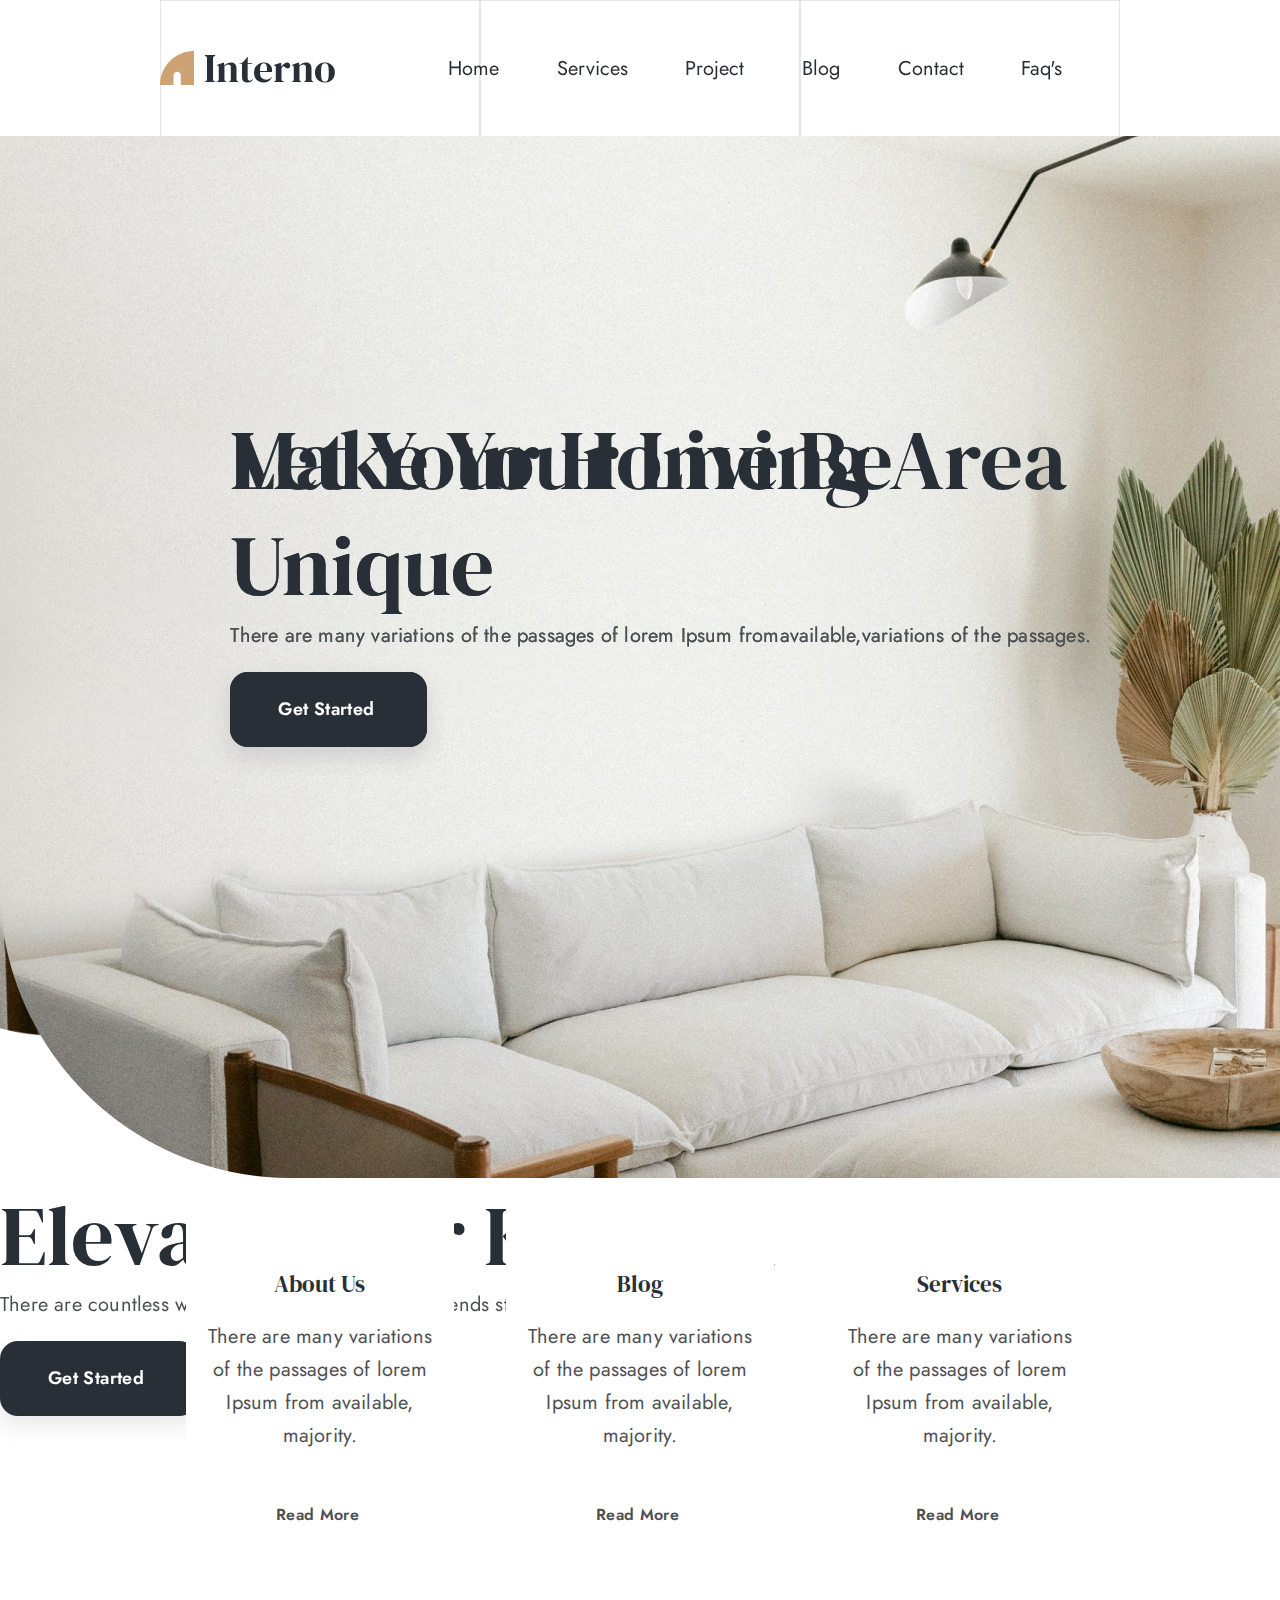
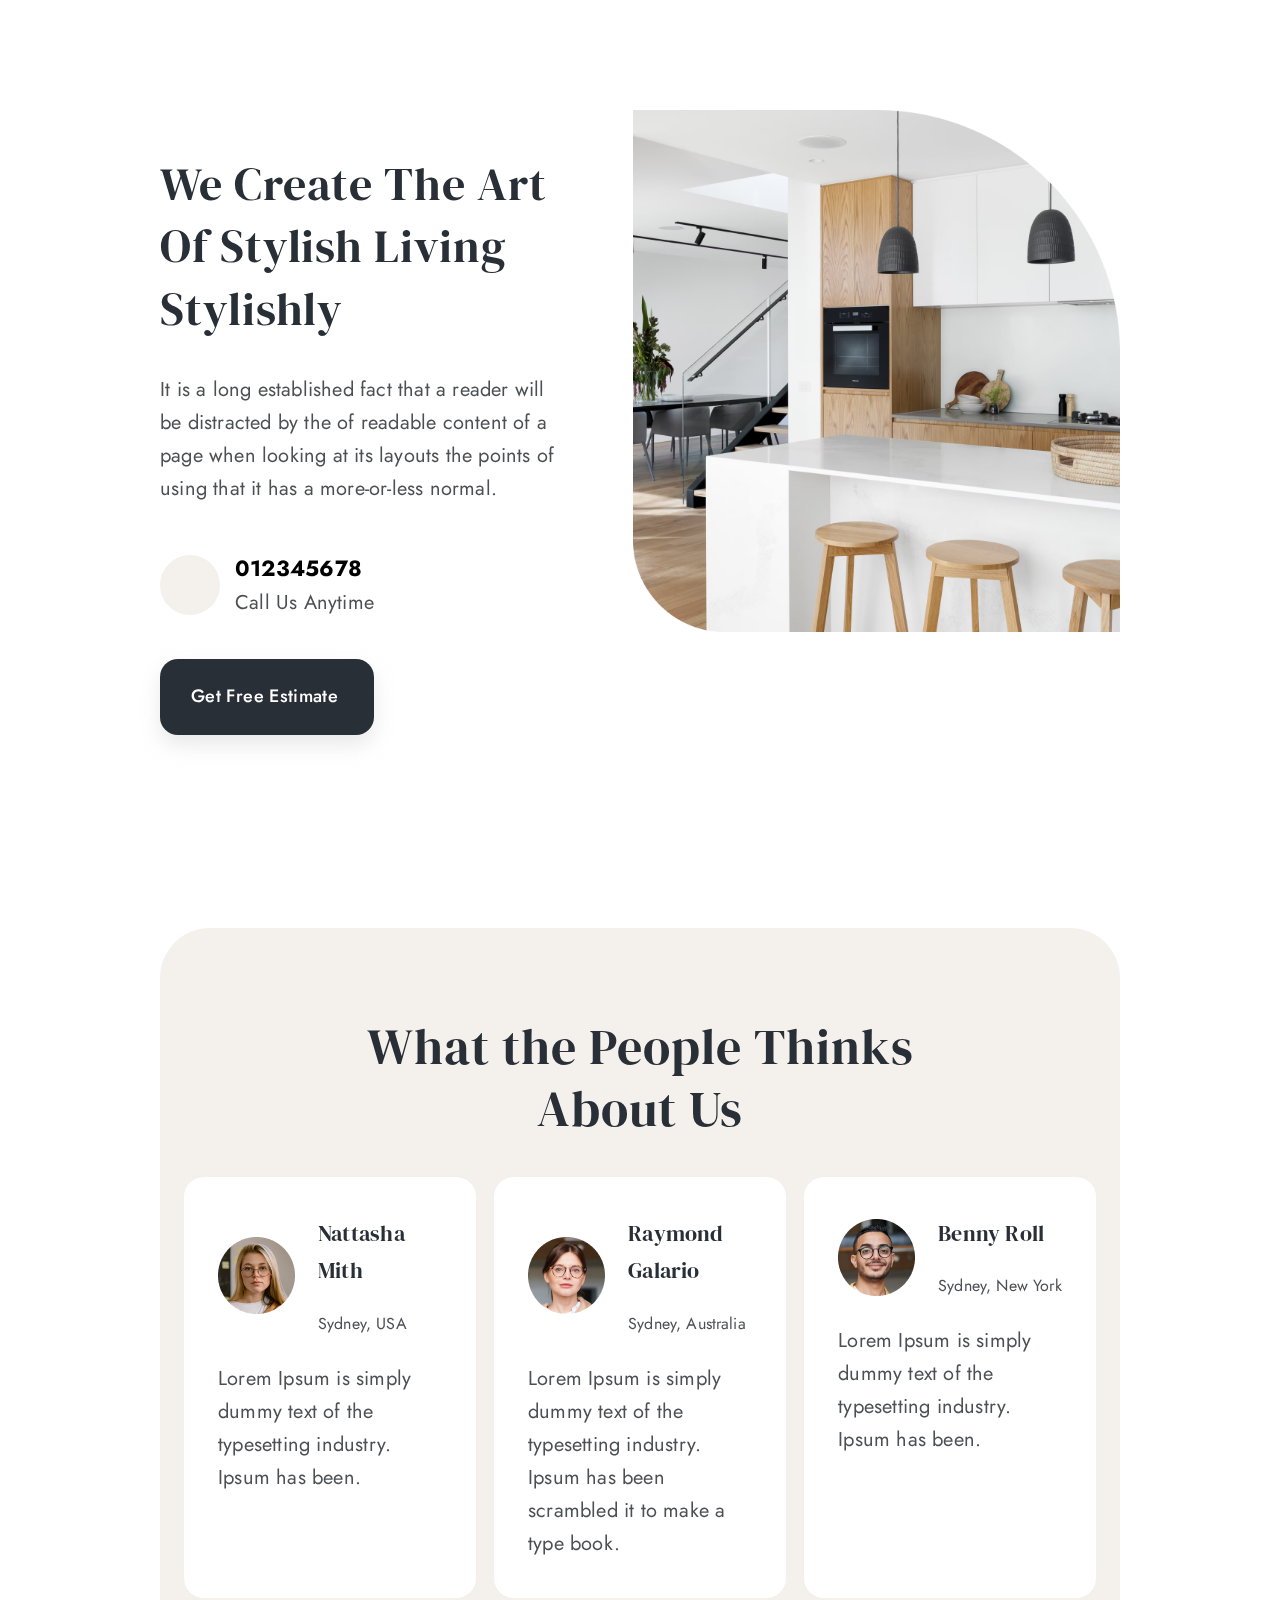
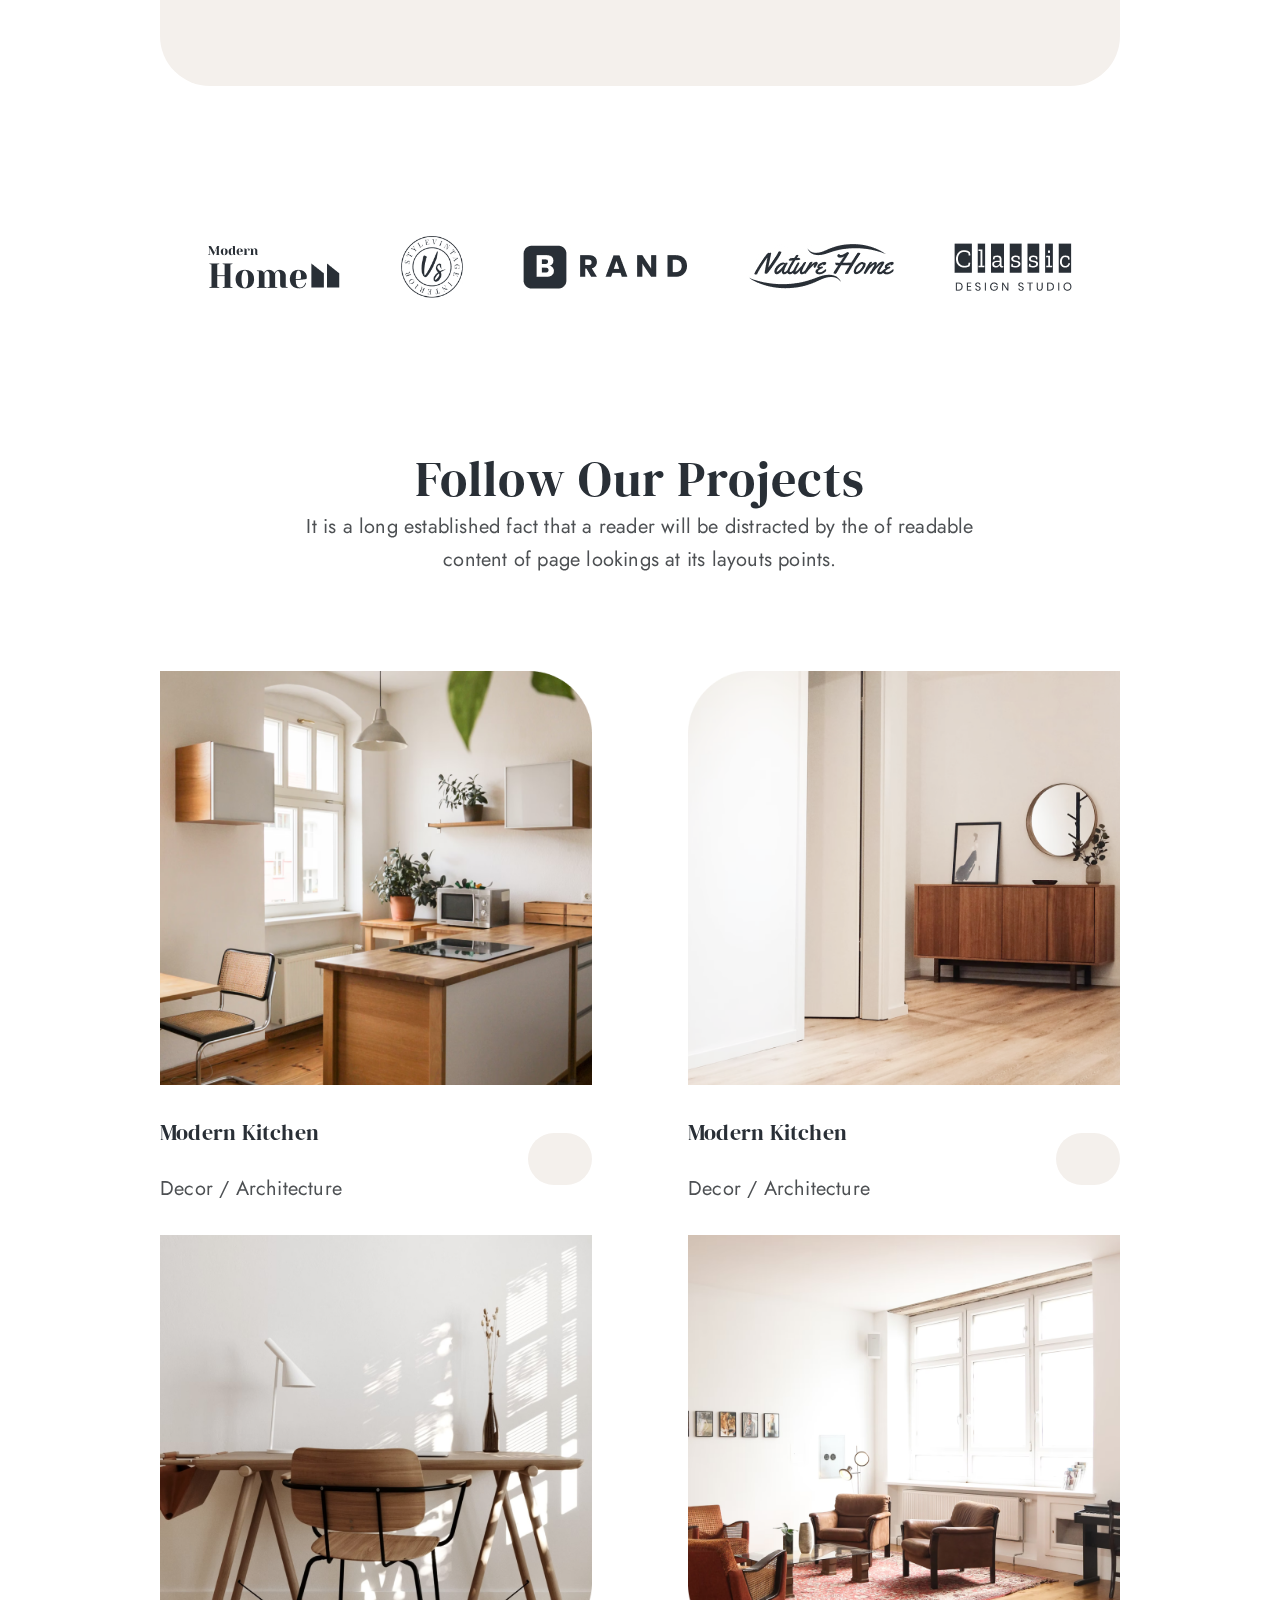
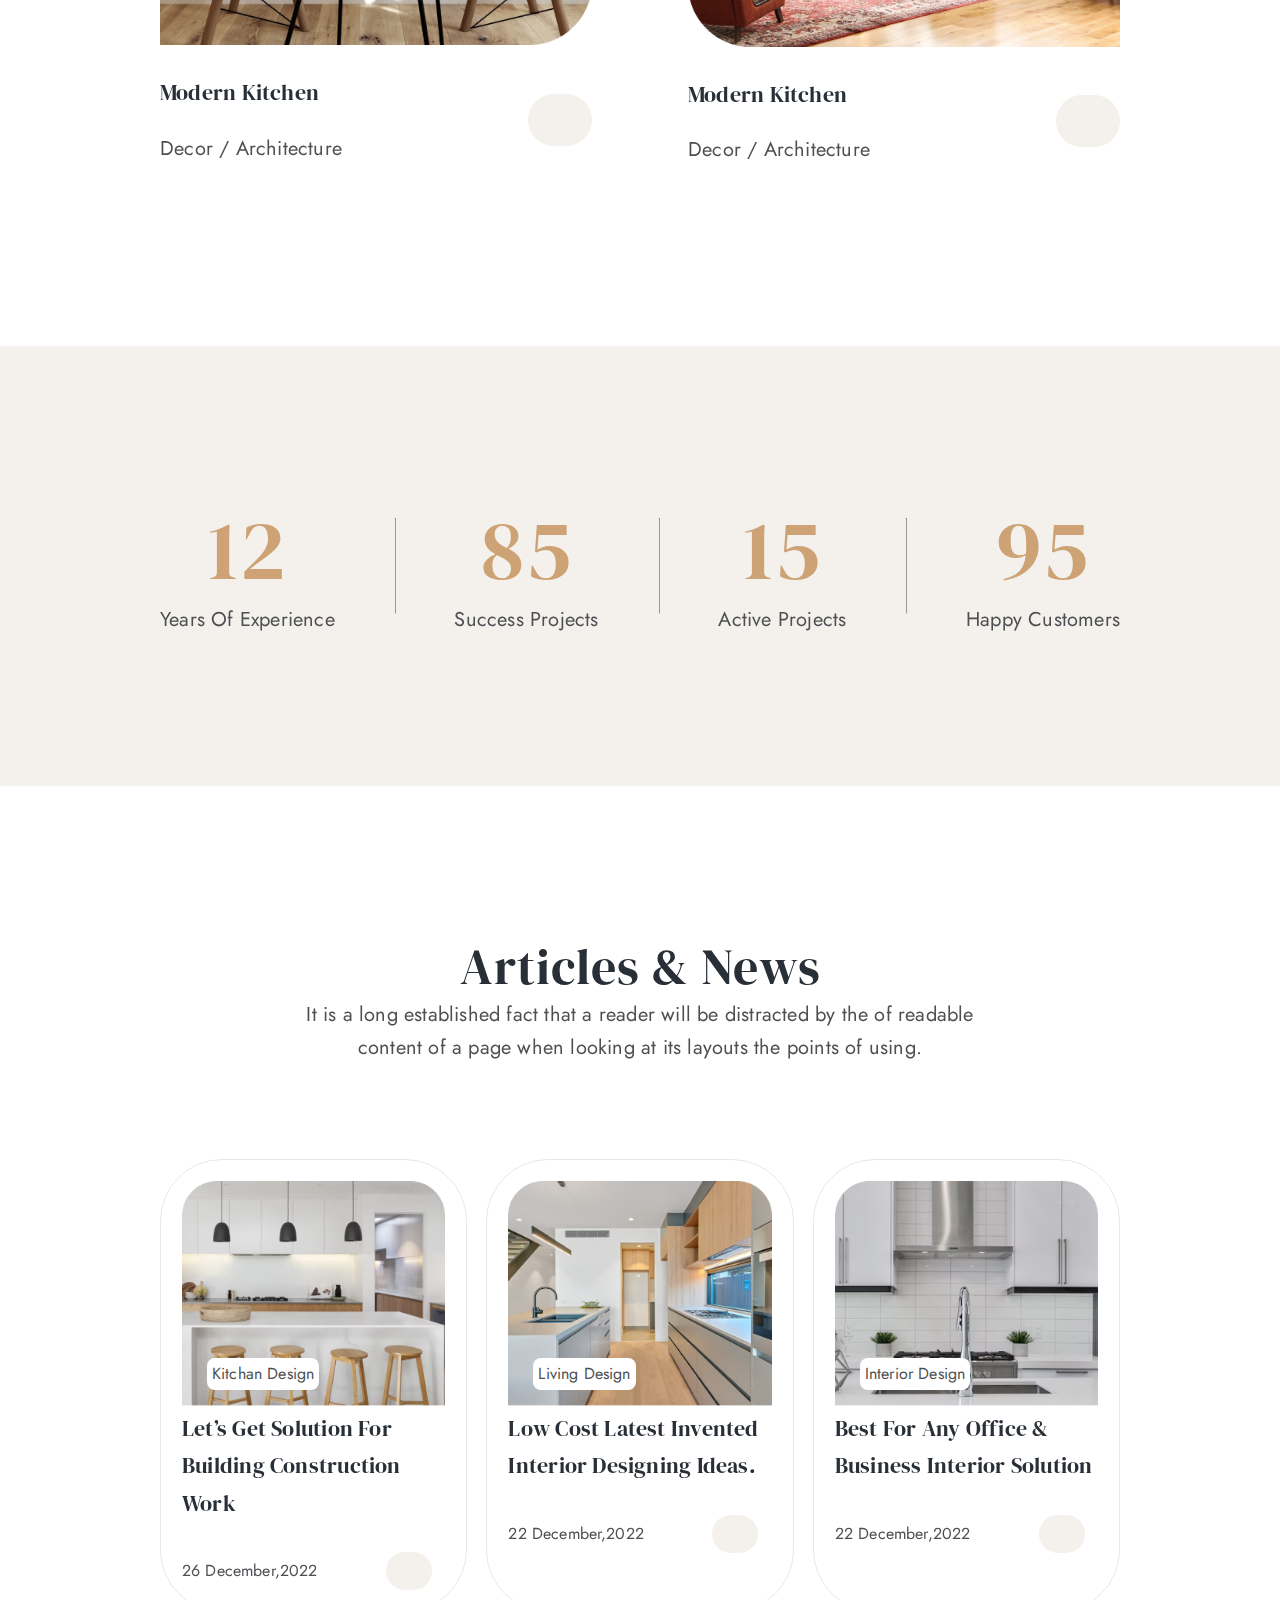
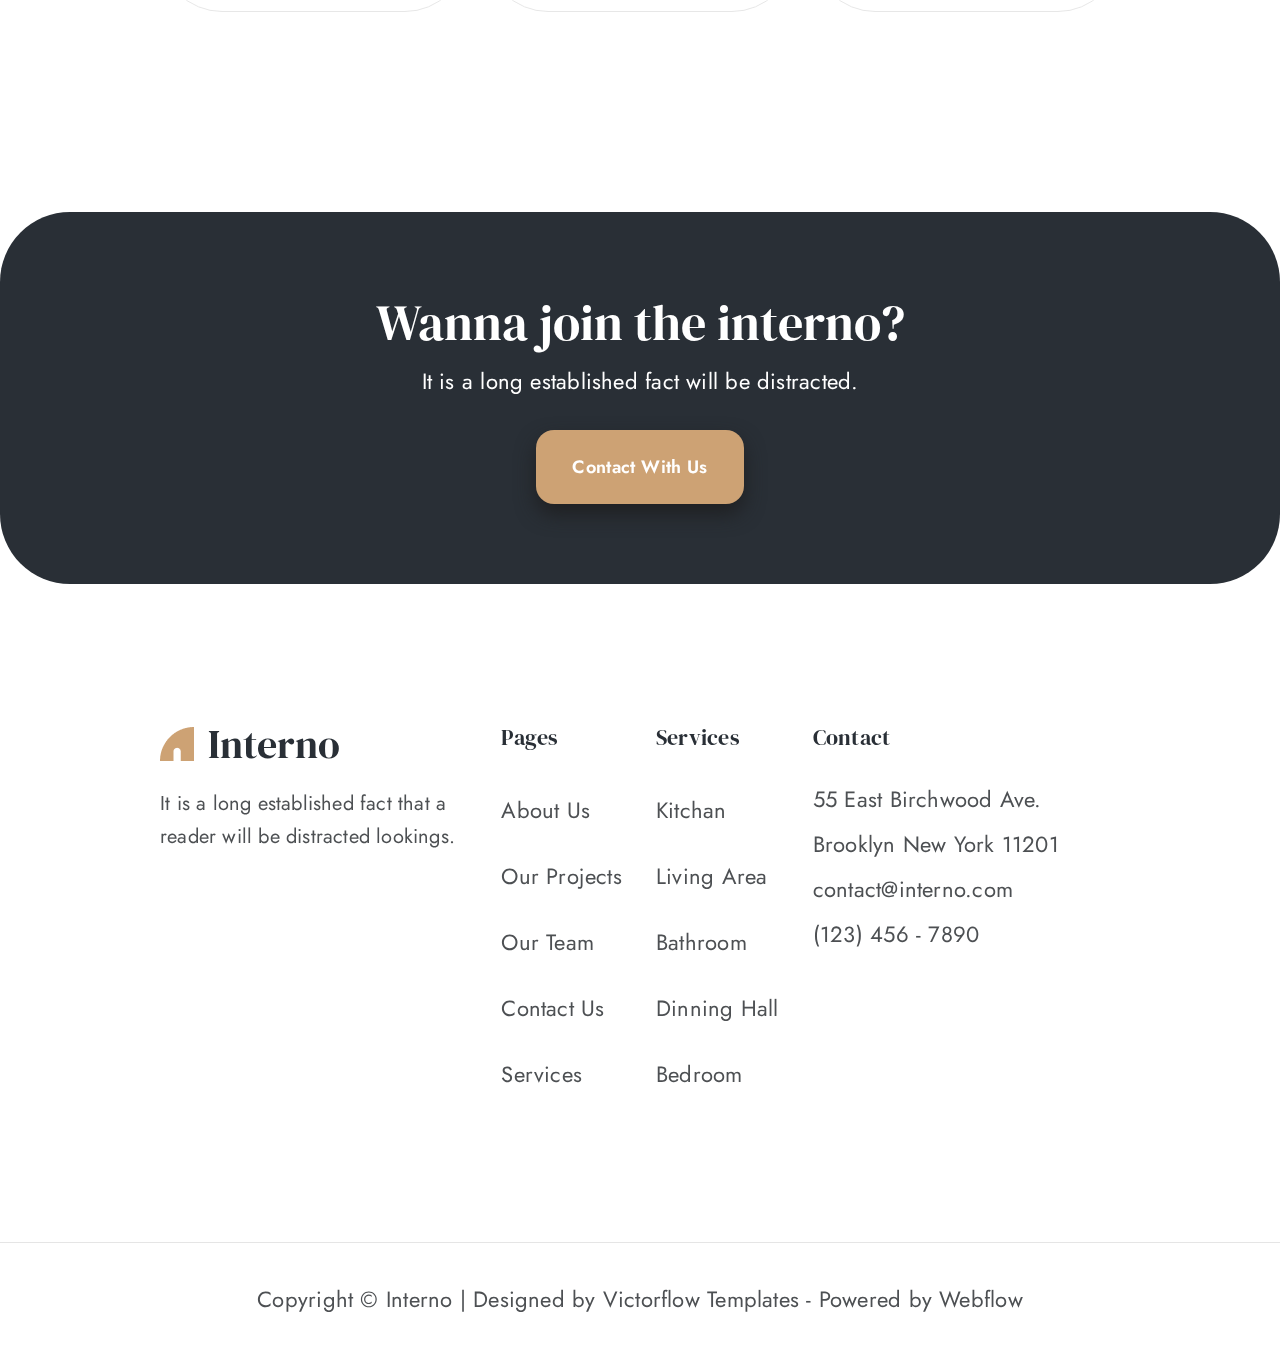
==== commit e446e9a2: "Add files via upload" ====
--- a/index.html
+++ b/index.html
@@ -5,7 +5,11 @@
     <meta name="viewport" content="width=device-width, initial-scale=1.0">
     <title>Interno Home</title>
     <link rel="stylesheet" href="css/style.css">
-    <!-- font aweacome -->
+    <!-- swiper css -->
+     <link rel="stylesheet" href="css/swiper-bundle.css">
+    <!-- AOS -->
+     <link rel="stylesheet" href="./css/aos.css">
+     <!-- font aweacome -->
     <link rel="stylesheet" href="https://site-assets.fontawesome.com/releases/v6.4.2/css/all.css">
     <!-- fonts -->
     <link rel="preconnect" href="https://fonts.googleapis.com">
@@ -54,226 +58,255 @@
         </ul>
     </nav>
     <header class="header">
-        <div class="head_info">
-            <h2 class="head_h2">Let Your Home Be Unique</h2>
-            <p class="p1">There are many variations of the passages of lorem Ipsum fromavailable,variations of the passages.</p>
-            <button class="default_btn" onclick="get_started()">
-                <span>Get Started</span>
-                <i class="fa_arrow_right fa-light fa-arrow-right"></i>
-            </button>
+        <div id="swiper1" class="swiper">
+            <div class="swiper-wrapper">
+                <div class="swiper-slide">
+                    <div class="head_info">
+                        <h2 class="head_h2">Let Your Home Be Unique</h2>
+                        <p class="p1">There are many variations of the passages of lorem Ipsum fromavailable,variations of the passages.</p>
+                        <button class="default_btn" onclick="get_started()">
+                            <span>Get Started</span>
+                            <i class="fa_arrow_right fa-light fa-arrow-right"></i>
+                        </button>
+                    </div>
+                    <img class="header_img1" src="./img/background.png" alt="">
+                </div>
+
+
+
+
+
+                <div class="swiper-slide swiper-center">
+                    <div class="head_info_center">
+                        <h2 class="head_h2 caramel_gold">Elevate Your Kitchen</h2>
+                        <p class="p1 caramel_gold">There are countless ways to design a kitchen that blends style, comfort, and functionality.</p>
+                        <button class="default_btn caramel_gold_btn" onclick="kitchan()">
+                            <span>Get Started</span>
+                            <i class="fa_arrow_right fa-light fa-arrow-right"></i>
+                        </button>
+                    </div>
+                    <img class="header_img1" src="./img/background1.png" alt="">
+                </div>
+
+
+                <div class="swiper-slide">
+                    <div class="head_info head_info_right">
+                        <h2 class="head_h2 white">Make Your Living Area Unique</h2>
+                        <p class="p1 white">There are many variations of the passages of lorem Ipsum fromavailable,variations of the passages.</p>
+                        <button class="default_btn gray_btn" onclick="get_started()">
+                            <span>Get Started</span>
+                            <i class="fa_arrow_right fa-light fa-arrow-right"></i>
+                        </button>
+                    </div>
+                    <img class="header_img2" src="./img/background2.png" alt="">
+                </div>
+            </div> 
+
+
+            
+
+          
+            <!-- If we need scrollbar -->
+            <div class="swiper-scrollbar"></div>
         </div>
     </header>
+
+
+
     <main>
         <div class="container">
-            <div class="projects_head_list">
-                <div class="projects_head_line">
-                    <div class="projects_head_card">
-                        <h4 class="h4">About Us</h4>
-                        <p class="p2">There are many variations of the passages of lorem Ipsum from 
-                            available, majority.
-                        </p>
-                        <div class="read_more_div">
-                            <a href="about.html">Read More <i class="fa_arrow_right fa-light fa-arrow-right"></i></a>
-                        </div>
-                    </div>
-                    <div class="projects_head_card">
-                        <h4 class="h4">Blog</h4>
-                        <p class="p2">There are many variations of the passages of lorem Ipsum from 
-                            available, majority.
-                        </p>
-                        <div class="read_more_div">
-                            <a href="blog.html">Read More <i class="fa_arrow_right fa-light fa-arrow-right"></i></a>
-                        </div>
-                    </div>
-                    <div class="projects_head_card">
-                        <h4 class="h4">Services</h4>
-                        <p class="p2">There are many variations of the passages of lorem Ipsum from 
-                            available, majority.
-                        </p>
-                        <div class="read_more_div">
-                            <a href="services.html">Read More <i class="fa_arrow_right fa-light fa-arrow-right"></i></a>
-                        </div>
-                    </div>
-                </div>
-            </div>
-            <div class="create_stylish_contact">
-                <div class="csc_info">
-                    <h3 class="h3_left">
-                        We Create The Art Of Stylish Living Stylishly
-                    </h3>
-                    <p class="p1">
-                        It is a long established fact that a reader will be distracted by the of readable content of a page 
-                        when lookings at its layouts the points of using 
-                        that it has a more-or-less normal.
-                    </p>
-                    <div class="csc_call_us">
-                        <div class="csc_phone">
-                            <button class="coll_btn">
-                                <i style="color: #CDA274; font-size: 32px;" class="fa-regular fa-phone"></i>
-                            </button>
-                            <div class="csc_phone_info">
-                                <span>012345678</span>
-                                <p class="p1">Call Us Anytime</p>
-                            </div>
-                        </div>
-                        <button class="large_btn" onclick="getEstimate()">
-                            Get Free Estimate
-                            <i class="fa_arrow_right fa-light fa-arrow-right"></i>
-                        </button>
-                    </div>
-                </div>
-                <div class="scs_img">
-                    <img src="img/Image1.png" alt="">
-                </div>
-            </div>
-            <div class="people_about_us">
-                <h3 class="h3_center">What the People Thinks <br>
-                    About Us</h3>
-                <div class="people_about_us_cards">
-                    <div class="people_about_us_card">
-                        <div class="people_info_glav">
-                            <img src="img/profile1.png" alt="">
-                            <div class="people_info">
-                                <h5 class="info_h5">Nattasha Mith</h5>
-                                <p class="people_info_p">Sydney, USA</p>
-                            </div>
-                        </div>
-                        <p class="p1">Lorem Ipsum is simply dummy 
-                            text of the typesetting industry. 
-                            Ipsum has been.</p>
-                    </div>
-                    <div class="people_about_us_card">
-                        <div class="people_info_glav">
-                            <img src="img/profile2.png" alt="">
-                            <div class="people_info">
-                                <h5 class="info_h5">Raymond Galario</h5>
-                                <p class="people_info_p">Sydney, Australia</p>
-                            </div>
-                        </div>
-                        <p class="p1">Lorem Ipsum is simply dummy 
-                            text of the typesetting industry. 
-                            Ipsum has been scrambled it 
-                            to make a type book.</p>
-                    </div>
-                    <div class="people_about_us_card">
-                        <div class="people_info_glav">
-                            <img src="img/profile3.png" alt="">
-                            <div class="people_info">
-                                <h5 class="info_h5">Benny Roll</h5>
-                                <p class="people_info_p">Sydney, New York</p>
-                            </div>
-                        </div>
-                        <p class="p1">Lorem Ipsum is simply dummy 
-                            text of the typesetting industry. 
-                            Ipsum has been.</p>
-                    </div>
-                </div>
-            </div>
-            <div class="ad_logos">
-                <img src="img/01.png" alt="">
-                <img src="img/02.jpg" alt="">
-                <img src="img/03.jpg" alt="">
-                <img src="img/04.jpg" alt="">
-                <img src="img/05.jpg" alt="">
-            </div>
-            <div class="follow_our_projects">
-                <div class="head_txt">
-                    <h3 class="h3_center">Follow Our Projects</h3>
-                    <p class="p2">It is a long established fact 
-                        that a reader will be distracted by 
-                        the of readable content of page 
-                        lookings at its layouts  points.</p>
-                </div>
-                <div class="follow_our_projects_main">
-                    <div class="follow_our_projects_card">
-                        <img src="img/card1.png" alt="">
-                        <div class="follow_our_projects_card_bootm">
-                            <div>
-                                <h5 class="info_h5">Modern Kitchen</h5>
-                                <p class="p1">Decor / Architecture</p>
-                            </div>
-                            <button class="more_btn" onclick="bedroomBtn()">
-                                <i class="fa-solid fa-chevron-right"></i>
-                            </button>
-                        </div>
-                    </div>
-                    <div class="follow_our_projects_card">
-                        <img src="img/card2.png" alt="">
-                        <div class="follow_our_projects_card_bootm">
-                            <div>
-                                <h5 class="info_h5">Modern Kitchen</h5>
-                                <p class="p1">Decor / Architecture</p>
-                            </div>
-                            <button class="more_btn" onclick="bedroomBtn()">
-                                <i class="fa-solid fa-chevron-right"></i>
-                            </button>
-                        </div>
-                    </div>
-                    <div class="follow_our_projects_card">
-                        <img src="img/card3.png" alt="">
-                        <div class="follow_our_projects_card_bootm">
-                            <div>
-                                <h5 class="info_h5">Modern Kitchen</h5>
-                                <p class="p1">Decor / Architecture</p>
-                            </div>
-                            <button class="more_btn" onclick="bedroomBtn()">
-                                <i class="fa-solid fa-chevron-right"></i>
-                            </button>
-                        </div>
-                    </div>
-                    <div class="follow_our_projects_card">
-                        <img src="img/card4.png" alt="">
-                        <div class="follow_our_projects_card_bootm">
-                            <div>
-                                <h5 class="info_h5">Modern Kitchen</h5>
-                                <p class="p1">Decor / Architecture</p>
-                            </div>
-                            <button class="more_btn" onclick="bedroomBtn()">
-                                <i class="fa-solid fa-chevron-right"></i>
-                            </button>
-                        </div>
-                    </div>
-                </div>
-            </div>
-        </div>
-        <div class="our_projects">
-            <div class="our_projects_info">
-                <div class="our_projects_info_section">
-                    <h4 class="gold_h4">12</h4>
-                    <p class="p2">Years Of Experiance</p>
-                </div>
-                <hr>
-                <div class="our_projects_info_section">
-                    <h4 class="gold_h4">85</h4>
-                    <p class="p2">Success Project</p>
-                </div>
-                <hr>
-                <div class="our_projects_info_section">
-                    <h4 class="gold_h4">15</h4>
-                    <p class="p2">Active Project</p>
-                </div>
-                <hr>
-                <div class="our_projects_info_section">
-                    <h4 class="gold_h4">95</h4>
-                    <p class="p2">Happy CUstomers</p>
-                </div>
-            </div>
-        </div>
+    <div class="projects_head_list">
+        <div class="projects_head_line">
+            <div data-aos="fade-down" data-aos-duration="1000" class="projects_head_card">
+                <h4 class="h4">About Us</h4>
+                <p class="p2">There are many variations of the passages of lorem Ipsum from available, majority.</p>
+                <div class="read_more_div">
+                    <a href="about.html">Read More <i class="fa_arrow_right fa-light fa-arrow-right"></i></a>
+                </div>
+            </div>
+            <div data-aos="zoom-in" data-aos-easing="linear" data-aos-duration="1000" class="projects_head_card">
+                <h4 class="h4">Blog</h4>
+                <p class="p2">There are many variations of the passages of lorem Ipsum from available, majority.</p>
+                <div class="read_more_div">
+                    <a href="blog.html">Read More <i class="fa_arrow_right fa-light fa-arrow-right"></i></a>
+                </div>
+            </div>
+            <div data-aos="fade-down" data-aos-duration="1000" class="projects_head_card">
+                <h4 class="h4">Services</h4>
+                <p class="p2">There are many variations of the passages of lorem Ipsum from available, majority.</p>
+                <div class="read_more_div">
+                    <a href="services.html">Read More <i class="fa_arrow_right fa-light fa-arrow-right"></i></a>
+                </div>
+            </div>
+        </div>
+    </div>
+
+    <div class="create_stylish_contact">
+        <div class="csc_info" data-aos="fade-up" data-aos-duration="1200">
+            <h3 class="h3_left">We Create The Art Of Stylish Living Stylishly</h3>
+            <p class="p1">It is a long established fact that a reader will be distracted by the of readable content of a page when looking at its layouts the points of using that it has a more-or-less normal.</p>
+            <div class="csc_call_us" data-aos="fade-left" data-aos-duration="1000">
+                <div class="csc_phone">
+                    <button class="coll_btn">
+                        <i style="color: #CDA274; font-size: 32px;" class="fa-regular fa-phone"></i>
+                    </button>
+                    <div class="csc_phone_info">
+                        <span>012345678</span>
+                        <p class="p1">Call Us Anytime</p>
+                    </div>
+                </div>
+                <button class="large_btn" onclick="getEstimate()">
+                    Get Free Estimate <i class="fa_arrow_right fa-light fa-arrow-right"></i>
+                </button>
+            </div>
+        </div>
+        <div class="scs_img" data-aos="fade-up" data-aos-duration="1200">
+            <img src="img/Image1.png" alt="">
+        </div>
+    </div>
+
+    <div class="people_about_us">
+        <h3 class="h3_center" data-aos="fade-up" data-aos-duration="1000">What the People Thinks <br> About Us</h3>
+        <div class="people_about_us_cards">
+            <div class="people_about_us_card" data-aos="fade-right" data-aos-duration="1000">
+                <div class="people_info_glav">
+                    <img src="img/profile1.png" alt="">
+                    <div class="people_info">
+                        <h5 class="info_h5">Nattasha Mith</h5>
+                        <p class="people_info_p">Sydney, USA</p>
+                    </div>
+                </div>
+                <p class="p1">Lorem Ipsum is simply dummy text of the typesetting industry. Ipsum has been.</p>
+            </div>
+            <div class="people_about_us_card" data-aos="fade-left" data-aos-duration="1000">
+                <div class="people_info_glav">
+                    <img src="img/profile2.png" alt="">
+                    <div class="people_info">
+                        <h5 class="info_h5">Raymond Galario</h5>
+                        <p class="people_info_p">Sydney, Australia</p>
+                    </div>
+                </div>
+                <p class="p1">Lorem Ipsum is simply dummy text of the typesetting industry. Ipsum has been scrambled it to make a type book.</p>
+            </div>
+            <div class="people_about_us_card" data-aos="fade-right" data-aos-duration="1000">
+                <div class="people_info_glav">
+                    <img src="img/profile3.png" alt="">
+                    <div class="people_info">
+                        <h5 class="info_h5">Benny Roll</h5>
+                        <p class="people_info_p">Sydney, New York</p>
+                    </div>
+                </div>
+                <p class="p1">Lorem Ipsum is simply dummy text of the typesetting industry. Ipsum has been.</p>
+            </div>
+        </div>
+    </div>
+
+    <div class="ad_logos" data-aos="fade-up" data-aos-duration="1000">
+        <img src="img/01.png" alt="">
+        <img src="img/02.jpg" alt="">
+        <img src="img/03.jpg" alt="">
+        <img src="img/04.jpg" alt="">
+        <img src="img/05.jpg" alt="">
+    </div>
+
+    <div class="follow_our_projects">
+        <div class="head_txt" data-aos="fade-up" data-aos-duration="1200">
+            <h3 class="h3_center">Follow Our Projects</h3>
+            <p class="p2">It is a long established fact that a reader will be distracted by the of readable content of page lookings at its layouts points.</p>
+        </div>
+        <div class="follow_our_projects_main">
+            <div class="follow_our_projects_card" data-aos="zoom-in" data-aos-duration="1200">
+                <img src="img/card1.png" alt="">
+                <div class="follow_our_projects_card_bootm">
+                    <div>
+                        <h5 class="info_h5">Modern Kitchen</h5>
+                        <p class="p1">Decor / Architecture</p>
+                    </div>
+                    <button class="more_btn" onclick="bedroomBtn()">
+                        <i class="fa-solid fa-chevron-right"></i>
+                    </button>
+                </div>
+            </div>
+            <div class="follow_our_projects_card" data-aos="zoom-in" data-aos-duration="1200">
+                <img src="img/card2.png" alt="">
+                <div class="follow_our_projects_card_bootm">
+                    <div>
+                        <h5 class="info_h5">Modern Kitchen</h5>
+                        <p class="p1">Decor / Architecture</p>
+                    </div>
+                    <button class="more_btn" onclick="bedroomBtn()">
+                        <i class="fa-solid fa-chevron-right"></i>
+                    </button>
+                </div>
+            </div>
+            <div class="follow_our_projects_card" data-aos="zoom-in" data-aos-duration="1200">
+                <img src="img/card3.png" alt="">
+                <div class="follow_our_projects_card_bootm">
+                    <div>
+                        <h5 class="info_h5">Modern Kitchen</h5>
+                        <p class="p1">Decor / Architecture</p>
+                    </div>
+                    <button class="more_btn" onclick="bedroomBtn()">
+                        <i class="fa-solid fa-chevron-right"></i>
+                    </button>
+                </div>
+            </div>
+            <div class="follow_our_projects_card" data-aos="zoom-in" data-aos-duration="1200">
+                <img src="img/card4.png" alt="">
+                <div class="follow_our_projects_card_bootm">
+                    <div>
+                        <h5 class="info_h5">Modern Kitchen</h5>
+                        <p class="p1">Decor / Architecture</p>
+                    </div>
+                    <button class="more_btn" onclick="bedroomBtn()">
+                        <i class="fa-solid fa-chevron-right"></i>
+                    </button>
+                </div>
+            </div>
+        </div>
+    </div>
+</div>
+
+            <div class="our_projects" data-aos="fade-up" data-aos-duration="1200">
+                <div class="our_projects_info">
+                    <div class="our_projects_info_section" data-aos="zoom-in" data-aos-duration="800" data-aos-delay="100">
+                        <h4 class="gold_h4">12</h4>
+                        <p class="p2">Years Of Experience</p>
+                    </div>
+                    <hr>
+                    <div class="our_projects_info_section" data-aos="zoom-in" data-aos-duration="800" data-aos-delay="200">
+                        <h4 class="gold_h4">85</h4>
+                        <p class="p2">Success Projects</p>
+                    </div>
+                    <hr>
+                    <div class="our_projects_info_section" data-aos="zoom-in" data-aos-duration="800" data-aos-delay="300">
+                        <h4 class="gold_h4">15</h4>
+                        <p class="p2">Active Projects</p>
+                    </div>
+                    <hr>
+                    <div class="our_projects_info_section" data-aos="zoom-in" data-aos-duration="800" data-aos-delay="400">
+                        <h4 class="gold_h4">95</h4>
+                        <p class="p2">Happy Customers</p>
+                    </div>
+                </div>
+            </div>
+
             <div class="container">
                 <div class="articles_news">
-                    <div class="head_txt">
+                    <div class="head_txt" data-aos="zoom-in" data-aos-duration="1000">
                         <h3 class="h3_center">Articles & News</h3>
                         <p class="p2">
-                            It is a long established fact that a reader will be distracted by the of readable content of a page when lookings at its layouts the points of using.
+                            It is a long established fact that a reader will be distracted by the of readable content of a page when looking at its layouts the points of using.
                         </p>
                     </div>
                 
                     <div class="articles_news_box">
-                        <div class="articles_news_card">
+                        <!-- Первая карточка с анимацией slide-up -->
+                        <div class="articles_news_card" data-aos="slide-up" data-aos-duration="1200">
                             <div class="articles_news_img_card">
                                 <img src="img/Photo1.png" alt="">
                                 <div class="articles_news_img_info">
-                                     <p class="small_p">Kitchan Design</p>
+                                    <p class="small_p">Kitchan Design</p>
                                 </div>
                             </div>
                             <div class="articles_news_info">
@@ -288,18 +321,19 @@
                                 </div>
                             </div>
                         </div>
-                        <div class="articles_news_card">
+                
+                        <!-- Вторая карточка с анимацией flip-up -->
+                        <div class="articles_news_card" data-aos="flip-up" data-aos-duration="1200">
                             <div class="articles_news_img_card">
                                 <img src="img/photo2.png" alt="">
                                 <div class="articles_news_img_info">
-                                     <p class="small_p">Living Design</p>
+                                    <p class="small_p">Living Design</p>
                                 </div>
                             </div>
                             <div class="articles_news_info">
                                 <h5 class="info_h5">
                                     Low Cost Latest Invented Interior Designing Ideas.
                                 </h5>
-                            
                                 <div class="articles_news_bottom">
                                     <p class="small_p">22 December,2022 </p>
                                     <button class="news_btn" onclick="goToBlogDetails()">
@@ -308,11 +342,13 @@
                                 </div>
                             </div>
                         </div>
-                        <div class="articles_news_card">
+                
+                        <!-- Третья карточка с анимацией fade-down -->
+                        <div class="articles_news_card" data-aos="fade-down" data-aos-duration="1200">
                             <div class="articles_news_img_card">
                                 <img src="img/photo3.png" alt="">
                                 <div class="articles_news_img_info">
-                                     <p class="small_p">Interior Design</p>
+                                    <p class="small_p">Interior Design</p>
                                 </div>
                             </div>
                             <div class="articles_news_info">
@@ -329,13 +365,17 @@
                         </div>
                     </div>
                 </div>
-                <div class="wanna_join_interno">
-                    <h3 class="white_h3">Wanna join the interno?</h3>
-                    <p class="white_p">It is a long established fact  will be distracted.</p>
-                    <button class="primary_btn" onclick="GoTooPricing()">
-                        Contact With Us <i style="color: #292F36;" class="fa-regular fa-arrow-right"></i>
-                    </button>
-                </div>
+                
+                </div>
+                
+                    <div class="wanna_join_interno" data-aos="fade-left" data-aos-duration="1200" data-aos-delay="100">
+                        <h3 class="white_h3" data-aos="slide-up" data-aos-duration="1000" data-aos-delay="200">Wanna join the interno?</h3>
+                        <p class="white_p" data-aos="fade-right" data-aos-duration="1200" data-aos-delay="300">It is a long established fact will be distracted.</p>
+                        <button class="primary_btn" onclick="GoTooPricing()" data-aos="zoom-in" data-aos-duration="800" data-aos-delay="400">
+                            Contact With Us <i style="color: #292F36;" class="fa-regular fa-arrow-right"></i>
+                        </button>
+                    </div>
+
             </div>
         </div>
     </main>
@@ -384,6 +424,12 @@
         <a class="a_foot" href="#">Copyright © Interno | Designed by Victorflow Templates - Powered by Webflow</a>
     </div>
     
+    <!-- AOS -->
+    <script src="./js/aos.js"></script>
+    <!-- SWIPER -->
+    <script src="js/swiper-bundle.js"></script>
+    <script src="js/swiper.js"></script>
+
     <script src="js/script.js"></script>
 </body>
 </html>